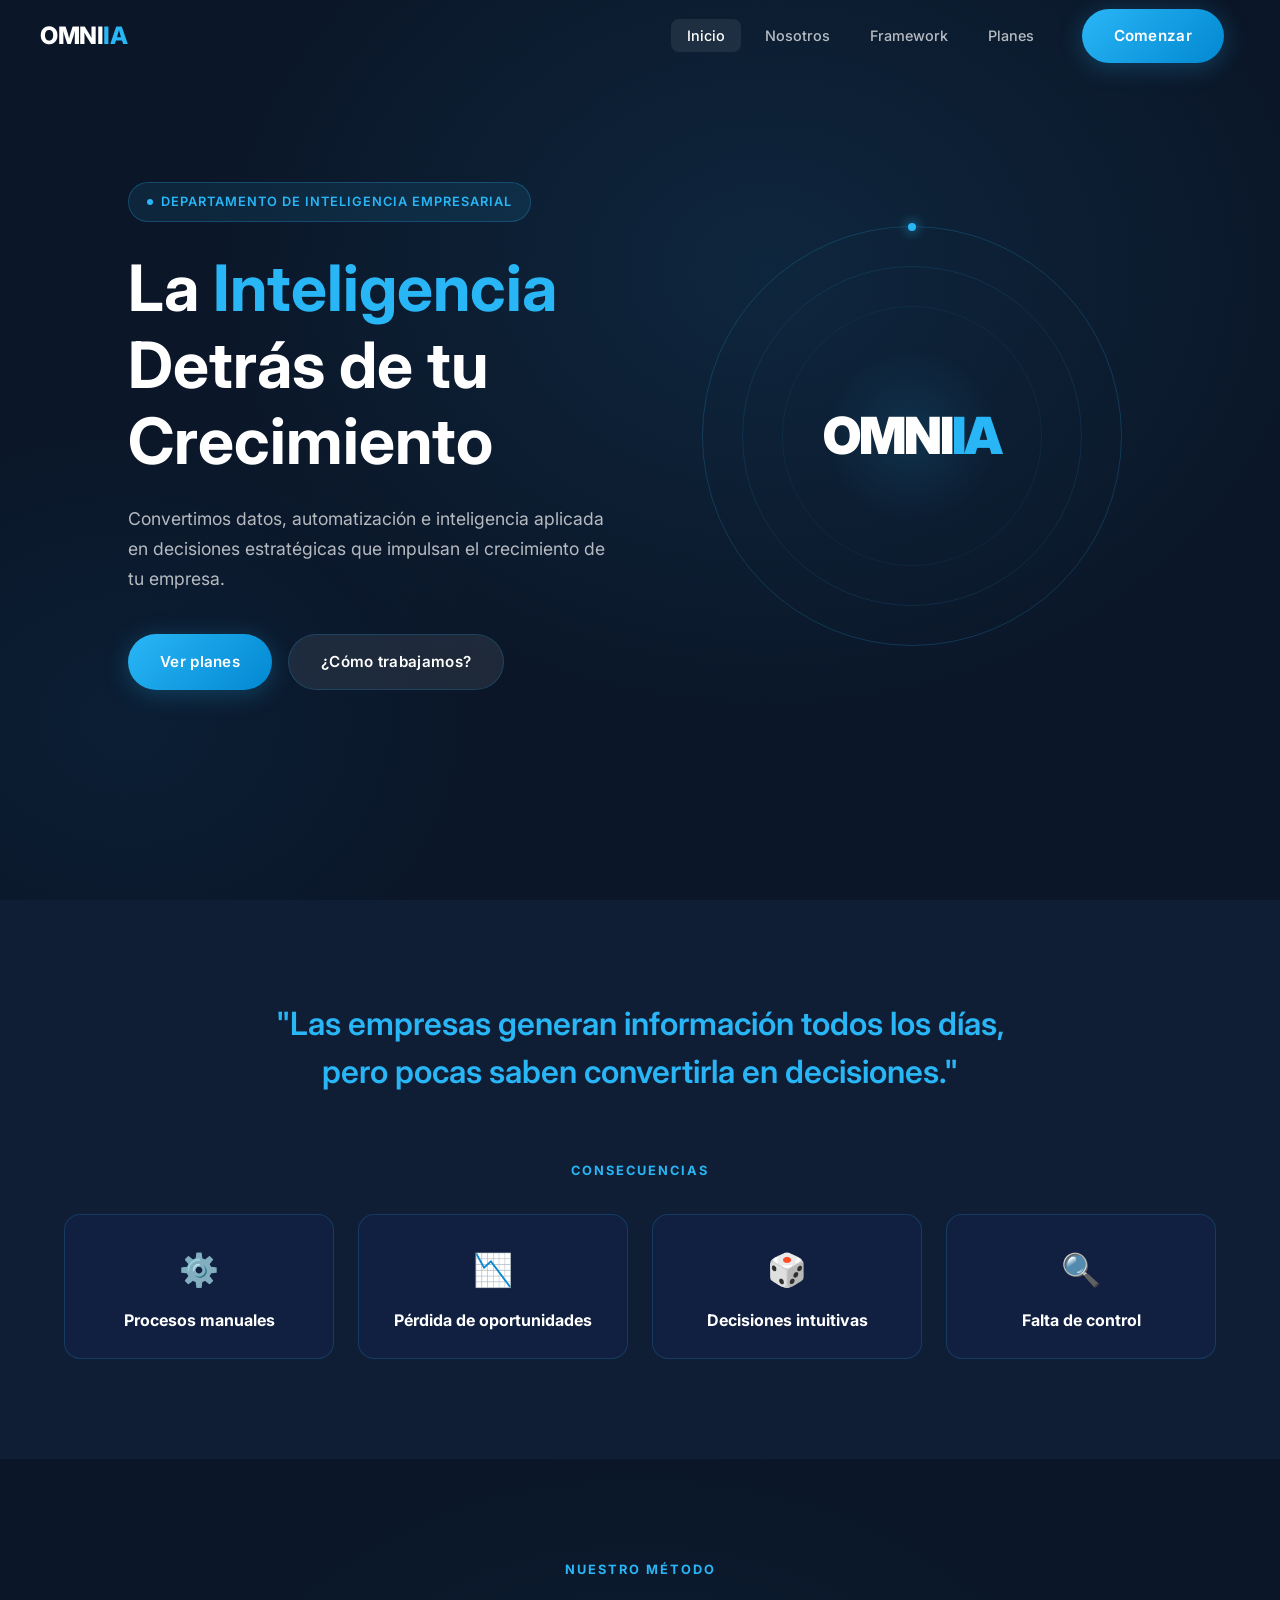
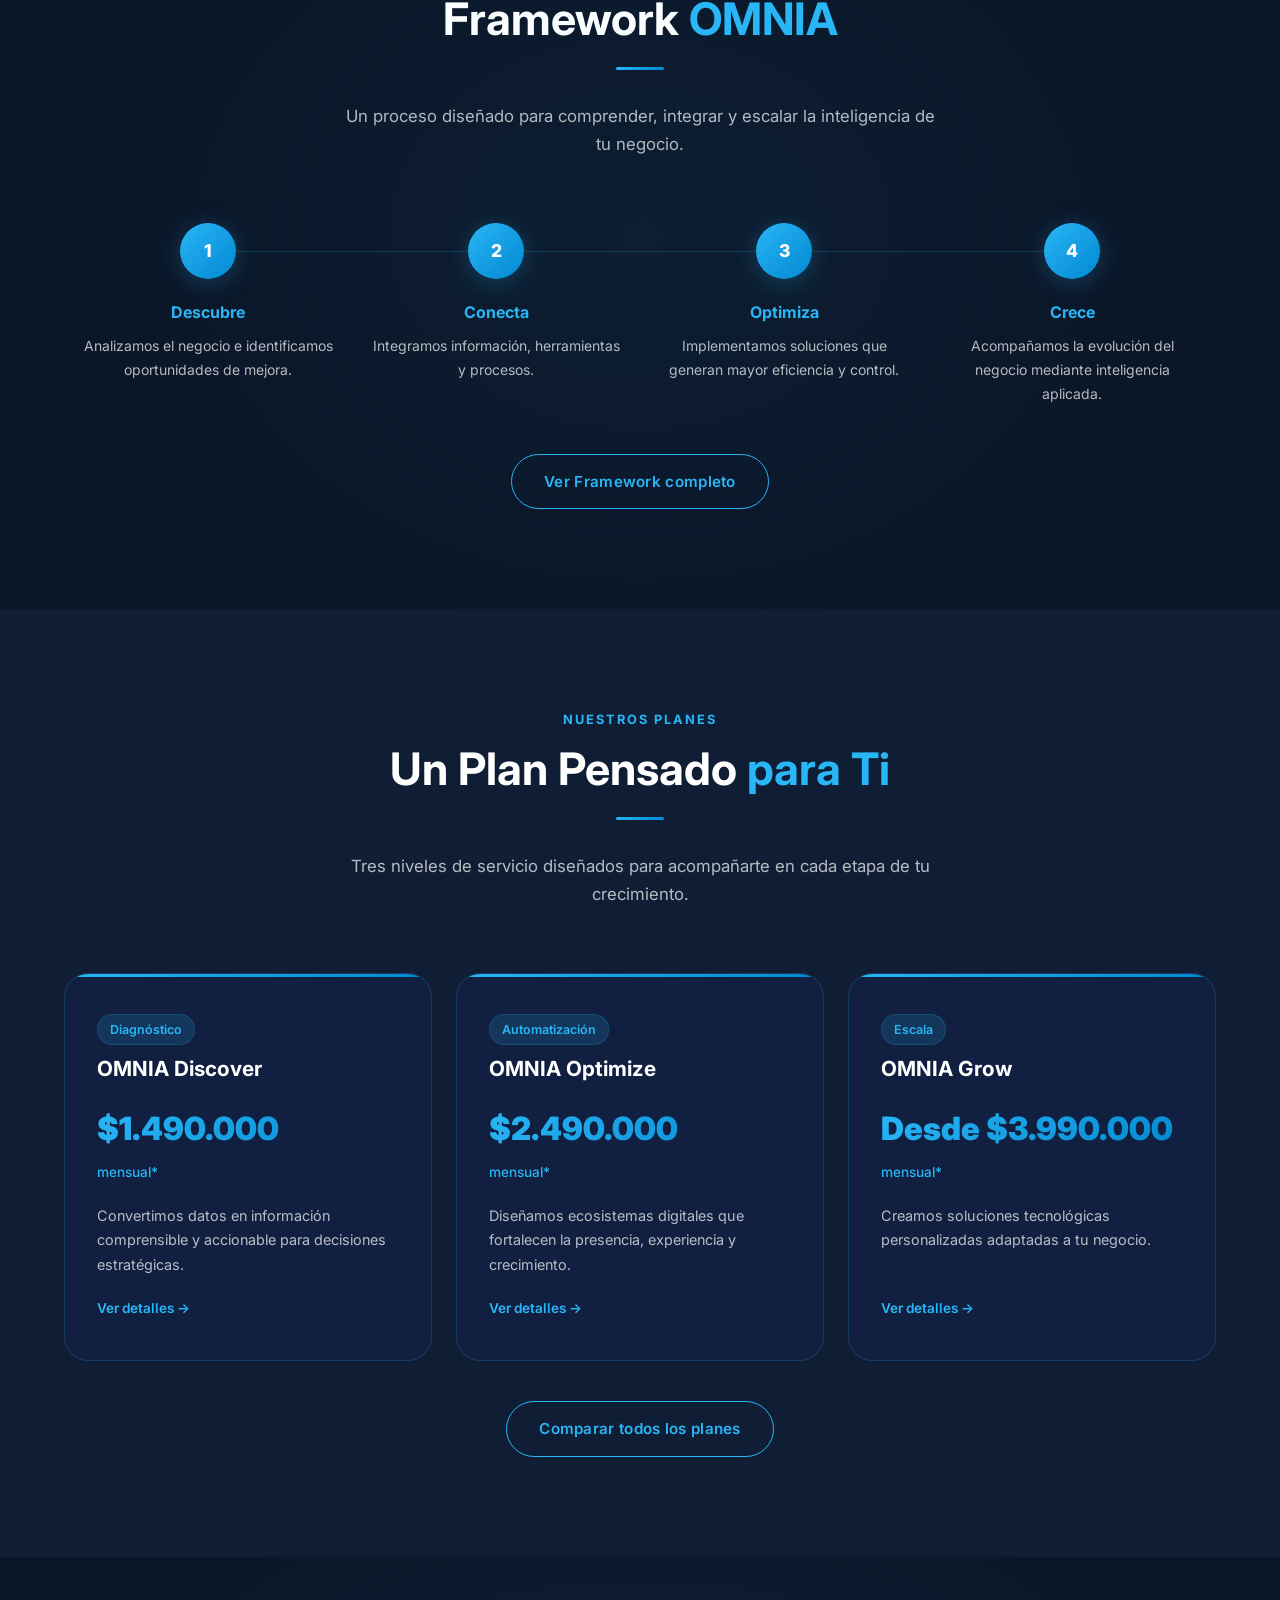
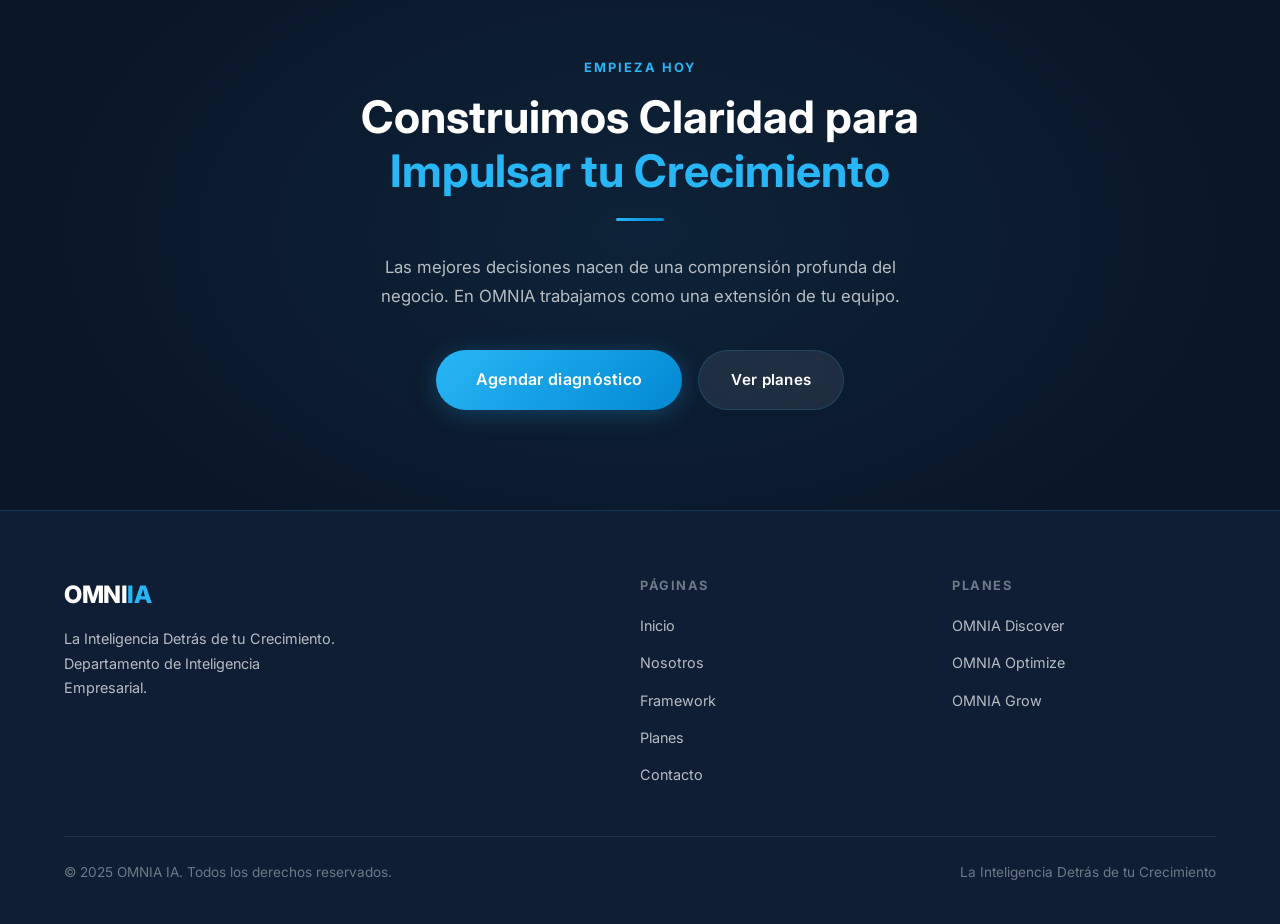
==== index.html @ b611a31b "Initial site: 7-page OMNIA IA website with nav, animations, plans and contact" ====
<!DOCTYPE html>
<html lang="es">
<head>
  <meta charset="UTF-8" />
  <meta name="viewport" content="width=device-width, initial-scale=1.0" />
  <title>OMNIA IA — La Inteligencia Detrás de tu Crecimiento</title>
  <meta name="description" content="OMNIA IA transforma datos, automatización e inteligencia aplicada en decisiones estratégicas que impulsan el crecimiento empresarial." />
  <link rel="stylesheet" href="css/styles.css" />
  <style>
    /* ── Hero ── */
    .hero {
      min-height: 100vh;
      display: flex;
      align-items: center;
      position: relative;
      overflow: hidden;
      padding-top: 72px;
    }
    .hero::before {
      content: '';
      position: absolute;
      inset: 0;
      background:
        radial-gradient(ellipse 70% 80% at 60% 30%, rgba(41,182,246,0.10) 0%, transparent 65%),
        radial-gradient(ellipse 50% 60% at 10% 80%, rgba(2,136,209,0.07) 0%, transparent 60%);
    }
    .hero-grid {
      display: grid;
      grid-template-columns: 1fr 1fr;
      gap: 64px;
      align-items: center;
    }
    .hero-content { position: relative; z-index: 1; }
    .hero-eyebrow {
      display: inline-flex;
      align-items: center;
      gap: 8px;
      padding: 8px 18px;
      border-radius: 50px;
      background: rgba(41,182,246,0.10);
      border: 1px solid rgba(41,182,246,0.25);
      font-size: 0.8rem;
      font-weight: 600;
      color: var(--blue);
      letter-spacing: 1px;
      text-transform: uppercase;
      margin-bottom: 28px;
    }
    .hero-eyebrow::before {
      content: '';
      width: 6px; height: 6px;
      border-radius: 50%;
      background: var(--blue);
      animation: pulse 2s infinite;
    }
    .hero h1 { margin-bottom: 24px; }
    .hero h1 em { font-style: normal; color: var(--blue); }
    .hero-desc {
      font-size: 1.1rem;
      color: var(--white-70);
      margin-bottom: 40px;
      max-width: 480px;
    }
    .hero-actions { display: flex; gap: 16px; flex-wrap: wrap; }
    .hero-visual {
      position: relative;
      z-index: 1;
      display: flex;
      align-items: center;
      justify-content: center;
    }
    .hero-ring-wrap {
      position: relative;
      width: 420px;
      height: 420px;
    }
    .ring {
      position: absolute;
      border-radius: 50%;
      border: 1px solid var(--border);
    }
    .ring-1 { inset: 0; animation: rotateSlow 20s linear infinite; border-color: rgba(41,182,246,0.20); }
    .ring-2 { inset: 40px; animation: rotateSlow 30s linear infinite reverse; border-color: rgba(41,182,246,0.12); }
    .ring-3 { inset: 80px; animation: rotateSlow 15s linear infinite; border-color: rgba(41,182,246,0.08); }
    .ring-dot {
      position: absolute;
      width: 8px; height: 8px;
      border-radius: 50%;
      background: var(--blue);
      top: 0; left: 50%;
      transform: translate(-50%, -50%);
      box-shadow: 0 0 12px var(--blue);
    }
    .hero-center-logo {
      position: absolute;
      inset: 120px;
      background: radial-gradient(circle, rgba(41,182,246,0.12) 0%, transparent 70%);
      border-radius: 50%;
      display: flex;
      align-items: center;
      justify-content: center;
      animation: float 6s ease-in-out infinite;
    }
    .logo-text-hero {
      font-size: 3.2rem;
      font-weight: 900;
      letter-spacing: -2px;
      color: var(--white);
      line-height: 1;
    }
    .logo-text-hero span { color: var(--blue); }
    /* ── Problem section ── */
    .problem-section { background: var(--navy-light); }
    .problem-big-quote {
      font-size: clamp(1.4rem, 3vw, 2rem);
      font-weight: 600;
      color: var(--blue);
      text-align: center;
      max-width: 760px;
      margin: 0 auto 64px;
      line-height: 1.5;
    }
    .consequence-card {
      background: var(--navy-card);
      border: 1px solid var(--border);
      border-radius: var(--radius);
      padding: 28px;
      text-align: center;
      transition: all 0.3s;
    }
    .consequence-card:hover {
      border-color: rgba(41,182,246,0.4);
      transform: translateY(-4px);
    }
    .consequence-icon {
      font-size: 2rem;
      margin-bottom: 14px;
      display: block;
    }
    .consequence-card h4 { font-size: 1rem; color: var(--white); }
    /* ── Framework section ── */
    .framework-section { position: relative; overflow: hidden; }
    .framework-section::before {
      content: '';
      position: absolute;
      inset: 0;
      background: radial-gradient(ellipse 60% 80% at 50% 50%, rgba(41,182,246,0.05) 0%, transparent 70%);
    }
    /* ── Plans teaser ── */
    .plans-section { background: var(--navy-light); }
    .plan-teaser {
      background: var(--navy-card);
      border: 1px solid var(--border);
      border-radius: var(--radius-lg);
      padding: 40px 32px;
      display: flex;
      flex-direction: column;
      gap: 20px;
      transition: all 0.3s;
      position: relative;
      overflow: hidden;
      text-decoration: none;
      color: inherit;
    }
    .plan-teaser::before {
      content: '';
      position: absolute;
      top: 0; left: 0; right: 0;
      height: 3px;
      background: var(--gradient);
    }
    .plan-teaser:hover {
      transform: translateY(-6px);
      box-shadow: var(--shadow-blue);
      border-color: rgba(41,182,246,0.4);
    }
    .plan-teaser-price {
      font-size: 2rem;
      font-weight: 900;
      background: var(--gradient);
      -webkit-background-clip: text;
      -webkit-text-fill-color: transparent;
      background-clip: text;
    }
    .plan-teaser h3 { font-size: 1.3rem; }
    .plan-teaser p { font-size: 0.9rem; color: var(--white-70); }
    .plan-teaser-arrow {
      display: inline-flex;
      align-items: center;
      gap: 6px;
      color: var(--blue);
      font-size: 0.85rem;
      font-weight: 600;
      margin-top: auto;
    }
    /* ── CTA section ── */
    .cta-section {
      text-align: center;
      position: relative;
      overflow: hidden;
    }
    .cta-section::before {
      content: '';
      position: absolute;
      inset: 0;
      background: radial-gradient(ellipse 70% 100% at 50% 50%, rgba(41,182,246,0.08) 0%, transparent 70%);
    }
    .cta-section .container { position: relative; z-index: 1; }
    .cta-actions { display: flex; gap: 16px; justify-content: center; flex-wrap: wrap; margin-top: 40px; }

    @media (max-width: 900px) {
      .hero-grid { grid-template-columns: 1fr; text-align: center; }
      .hero-desc { margin: 0 auto 40px; }
      .hero-actions { justify-content: center; }
      .hero-visual { display: none; }
    }
  </style>
</head>
<body>

<!-- ── NAVBAR ── -->
<nav class="navbar">
  <div class="nav-inner">
    <a href="index.html" class="nav-logo">
      <span class="nav-logo-text">OMNI<span>IA</span></span>
    </a>
    <button class="hamburger" aria-label="Menú">
      <span></span><span></span><span></span>
    </button>
    <ul class="nav-links">
      <li><a href="index.html">Inicio</a></li>
      <li><a href="nosotros.html">Nosotros</a></li>
      <li><a href="framework.html">Framework</a></li>
      <li><a href="planes.html">Planes</a></li>
      <li><a href="contacto.html" class="nav-cta"><span class="btn btn-primary">Comenzar</span></a></li>
    </ul>
  </div>
</nav>

<!-- ── HERO ── -->
<section class="hero">
  <div class="container">
    <div class="hero-grid">
      <div class="hero-content anim-fade-up">
        <div class="hero-eyebrow">Departamento de Inteligencia Empresarial</div>
        <h1>La <em>Inteligencia</em><br>Detrás de tu<br>Crecimiento</h1>
        <p class="hero-desc">
          Convertimos datos, automatización e inteligencia aplicada en decisiones
          estratégicas que impulsan el crecimiento de tu empresa.
        </p>
        <div class="hero-actions">
          <a href="planes.html" class="btn btn-primary">Ver planes</a>
          <a href="nosotros.html" class="btn btn-ghost">¿Cómo trabajamos?</a>
        </div>
      </div>
      <div class="hero-visual anim-fade-in anim-delay-2">
        <div class="hero-ring-wrap">
          <div class="ring ring-1"><div class="ring-dot"></div></div>
          <div class="ring ring-2"></div>
          <div class="ring ring-3"></div>
          <div class="hero-center-logo">
            <div class="logo-text-hero">OMNI<span>IA</span></div>
          </div>
        </div>
      </div>
    </div>
  </div>
</section>

<!-- ── PROBLEMA ── -->
<section class="problem-section">
  <div class="container">
    <p class="problem-big-quote reveal">
      "Las empresas generan información todos los días,<br>pero pocas saben convertirla en decisiones."
    </p>
    <span class="section-label text-center" style="display:block;margin-bottom:32px;" class="reveal">Consecuencias</span>
    <div class="grid-4">
      <div class="consequence-card reveal">
        <span class="consequence-icon">⚙️</span>
        <h4>Procesos manuales</h4>
      </div>
      <div class="consequence-card reveal anim-delay-1">
        <span class="consequence-icon">📉</span>
        <h4>Pérdida de oportunidades</h4>
      </div>
      <div class="consequence-card reveal anim-delay-2">
        <span class="consequence-icon">🎲</span>
        <h4>Decisiones intuitivas</h4>
      </div>
      <div class="consequence-card reveal anim-delay-3">
        <span class="consequence-icon">🔍</span>
        <h4>Falta de control</h4>
      </div>
    </div>
  </div>
</section>

<!-- ── FRAMEWORK PREVIEW ── -->
<section class="framework-section">
  <div class="container">
    <div class="text-center" style="margin-bottom:64px;">
      <span class="section-label">Nuestro Método</span>
      <h2 class="section-title reveal">Framework <span class="text-blue">OMNIA</span></h2>
      <div class="divider center"></div>
      <p class="section-subtitle reveal" style="margin:0 auto;">Un proceso diseñado para comprender, integrar y escalar la inteligencia de tu negocio.</p>
    </div>
    <div class="steps reveal">
      <div class="step">
        <div class="step-number">1</div>
        <div class="step-title text-blue">Descubre</div>
        <div class="step-desc">Analizamos el negocio e identificamos oportunidades de mejora.</div>
      </div>
      <div class="step">
        <div class="step-number">2</div>
        <div class="step-title text-blue">Conecta</div>
        <div class="step-desc">Integramos información, herramientas y procesos.</div>
      </div>
      <div class="step">
        <div class="step-number">3</div>
        <div class="step-title text-blue">Optimiza</div>
        <div class="step-desc">Implementamos soluciones que generan mayor eficiencia y control.</div>
      </div>
      <div class="step">
        <div class="step-number">4</div>
        <div class="step-title text-blue">Crece</div>
        <div class="step-desc">Acompañamos la evolución del negocio mediante inteligencia aplicada.</div>
      </div>
    </div>
    <div style="text-align:center;margin-top:48px;" class="reveal">
      <a href="framework.html" class="btn btn-outline">Ver Framework completo</a>
    </div>
  </div>
</section>

<!-- ── PLANES PREVIEW ── -->
<section class="plans-section">
  <div class="container">
    <div class="text-center" style="margin-bottom:64px;">
      <span class="section-label">Nuestros Planes</span>
      <h2 class="section-title reveal">Un Plan Pensado <span class="text-blue">para Ti</span></h2>
      <div class="divider center"></div>
      <p class="section-subtitle reveal" style="margin:0 auto;">Tres niveles de servicio diseñados para acompañarte en cada etapa de tu crecimiento.</p>
    </div>
    <div class="grid-3">
      <a href="discover.html" class="plan-teaser reveal">
        <div>
          <div class="tag">Diagnóstico</div>
          <h3 style="margin-top:12px;">OMNIA Discover</h3>
        </div>
        <div>
          <div class="plan-teaser-price">$1.490.000</div>
          <div style="color:var(--blue);font-size:0.85rem;font-weight:500;margin-top:4px;">mensual*</div>
        </div>
        <p>Convertimos datos en información comprensible y accionable para decisiones estratégicas.</p>
        <div class="plan-teaser-arrow">Ver detalles →</div>
      </a>
      <a href="optimize.html" class="plan-teaser reveal anim-delay-1">
        <div>
          <div class="tag">Automatización</div>
          <h3 style="margin-top:12px;">OMNIA Optimize</h3>
        </div>
        <div>
          <div class="plan-teaser-price">$2.490.000</div>
          <div style="color:var(--blue);font-size:0.85rem;font-weight:500;margin-top:4px;">mensual*</div>
        </div>
        <p>Diseñamos ecosistemas digitales que fortalecen la presencia, experiencia y crecimiento.</p>
        <div class="plan-teaser-arrow">Ver detalles →</div>
      </a>
      <a href="grow.html" class="plan-teaser reveal anim-delay-2">
        <div>
          <div class="tag">Escala</div>
          <h3 style="margin-top:12px;">OMNIA Grow</h3>
        </div>
        <div>
          <div class="plan-teaser-price">Desde $3.990.000</div>
          <div style="color:var(--blue);font-size:0.85rem;font-weight:500;margin-top:4px;">mensual*</div>
        </div>
        <p>Creamos soluciones tecnológicas personalizadas adaptadas a tu negocio.</p>
        <div class="plan-teaser-arrow">Ver detalles →</div>
      </a>
    </div>
    <div style="text-align:center;margin-top:40px;" class="reveal">
      <a href="planes.html" class="btn btn-outline">Comparar todos los planes</a>
    </div>
  </div>
</section>

<!-- ── CTA ── -->
<section class="cta-section">
  <div class="container">
    <span class="section-label">Empieza hoy</span>
    <h2 class="reveal">Construimos Claridad para<br><span class="text-blue">Impulsar tu Crecimiento</span></h2>
    <div class="divider center"></div>
    <p class="reveal" style="max-width:560px;margin:0 auto;font-size:1.05rem;">
      Las mejores decisiones nacen de una comprensión profunda del negocio.
      En OMNIA trabajamos como una extensión de tu equipo.
    </p>
    <div class="cta-actions reveal">
      <a href="contacto.html" class="btn btn-primary" style="padding:16px 40px;font-size:1rem;">Agendar diagnóstico</a>
      <a href="planes.html" class="btn btn-ghost">Ver planes</a>
    </div>
  </div>
</section>

<!-- ── FOOTER ── -->
<footer>
  <div class="container">
    <div class="footer-grid">
      <div class="footer-brand">
        <span class="nav-logo-text">OMNI<span class="text-blue">IA</span></span>
        <p>La Inteligencia Detrás de tu Crecimiento.<br>Departamento de Inteligencia Empresarial.</p>
      </div>
      <div class="footer-col">
        <h5>Páginas</h5>
        <ul>
          <li><a href="index.html">Inicio</a></li>
          <li><a href="nosotros.html">Nosotros</a></li>
          <li><a href="framework.html">Framework</a></li>
          <li><a href="planes.html">Planes</a></li>
          <li><a href="contacto.html">Contacto</a></li>
        </ul>
      </div>
      <div class="footer-col">
        <h5>Planes</h5>
        <ul>
          <li><a href="discover.html">OMNIA Discover</a></li>
          <li><a href="optimize.html">OMNIA Optimize</a></li>
          <li><a href="grow.html">OMNIA Grow</a></li>
        </ul>
      </div>
    </div>
    <div class="footer-bottom">
      <span>© 2025 OMNIA IA. Todos los derechos reservados.</span>
      <span>La Inteligencia Detrás de tu Crecimiento</span>
    </div>
  </div>
</footer>

<script src="js/main.js"></script>
</body>
</html>
---- css/styles.css ----
/* ===== OMNIA IA — Global Styles ===== */
@import url('https://fonts.googleapis.com/css2?family=Inter:wght@300;400;500;600;700;800;900&display=swap');

:root {
  --navy:       #0b1628;
  --navy-light: #0f1e35;
  --navy-card:  #112040;
  --navy-hover: #152a50;
  --blue:       #29b6f6;
  --blue-dark:  #0288d1;
  --blue-glow:  rgba(41, 182, 246, 0.15);
  --white:      #ffffff;
  --white-70:   rgba(255,255,255,0.70);
  --white-40:   rgba(255,255,255,0.40);
  --white-10:   rgba(255,255,255,0.08);
  --border:     rgba(41,182,246,0.18);
  --gradient:   linear-gradient(135deg, #29b6f6 0%, #0288d1 100%);
  --gradient-r: linear-gradient(135deg, #0288d1 0%, #29b6f6 100%);
  --font:       'Inter', sans-serif;
  --radius:     16px;
  --radius-lg:  24px;
  --shadow:     0 8px 32px rgba(0,0,0,0.4);
  --shadow-blue:0 4px 24px rgba(41,182,246,0.25);
}

*, *::before, *::after { box-sizing: border-box; margin: 0; padding: 0; }

html { scroll-behavior: smooth; font-size: 16px; }

body {
  font-family: var(--font);
  background-color: var(--navy);
  color: var(--white);
  line-height: 1.7;
  -webkit-font-smoothing: antialiased;
}

/* ── Scrollbar ── */
::-webkit-scrollbar { width: 6px; }
::-webkit-scrollbar-track { background: var(--navy); }
::-webkit-scrollbar-thumb { background: var(--blue-dark); border-radius: 3px; }

/* ── Typography ── */
h1, h2, h3, h4 { line-height: 1.2; font-weight: 700; }
h1 { font-size: clamp(2.2rem, 5vw, 4rem); }
h2 { font-size: clamp(1.8rem, 3.5vw, 2.8rem); }
h3 { font-size: clamp(1.3rem, 2.5vw, 1.8rem); }
h4 { font-size: 1.1rem; }
p  { color: var(--white-70); font-size: 1.05rem; }

.text-blue  { color: var(--blue); }
.text-white { color: var(--white); }
.text-muted { color: var(--white-40); }
.text-center { text-align: center; }

/* ── Layout ── */
.container {
  max-width: 1200px;
  margin: 0 auto;
  padding: 0 24px;
}

section { padding: 100px 0; }

/* ── Buttons ── */
.btn {
  display: inline-flex;
  align-items: center;
  gap: 8px;
  padding: 14px 32px;
  border-radius: 50px;
  font-family: var(--font);
  font-size: 0.95rem;
  font-weight: 600;
  cursor: pointer;
  text-decoration: none;
  transition: all 0.3s ease;
  border: none;
  letter-spacing: 0.3px;
}

.btn-primary {
  background: var(--gradient);
  color: var(--white);
  box-shadow: var(--shadow-blue);
}
.btn-primary:hover {
  transform: translateY(-2px);
  box-shadow: 0 8px 32px rgba(41,182,246,0.4);
}

.btn-outline {
  background: transparent;
  color: var(--blue);
  border: 1.5px solid var(--blue);
}
.btn-outline:hover {
  background: var(--blue-glow);
  transform: translateY(-2px);
}

.btn-ghost {
  background: var(--white-10);
  color: var(--white);
  backdrop-filter: blur(8px);
  border: 1px solid var(--border);
}
.btn-ghost:hover {
  background: rgba(255,255,255,0.14);
  transform: translateY(-2px);
}

/* ── Navbar ── */
.navbar {
  position: fixed;
  top: 0;
  left: 0;
  right: 0;
  z-index: 1000;
  padding: 0 24px;
  transition: all 0.3s ease;
}

.navbar.scrolled {
  background: rgba(11,22,40,0.95);
  backdrop-filter: blur(20px);
  border-bottom: 1px solid var(--border);
}

.nav-inner {
  max-width: 1200px;
  margin: 0 auto;
  display: flex;
  align-items: center;
  justify-content: space-between;
  height: 72px;
}

.nav-logo {
  display: flex;
  align-items: center;
  text-decoration: none;
  gap: 10px;
}

.nav-logo-text {
  font-size: 1.5rem;
  font-weight: 800;
  color: var(--white);
  letter-spacing: -0.5px;
}

.nav-logo-text span { color: var(--blue); }

.nav-links {
  display: flex;
  align-items: center;
  gap: 8px;
  list-style: none;
}

.nav-links a {
  color: var(--white-70);
  text-decoration: none;
  font-size: 0.9rem;
  font-weight: 500;
  padding: 8px 16px;
  border-radius: 8px;
  transition: all 0.2s;
}
.nav-links a:hover, .nav-links a.active {
  color: var(--white);
  background: var(--white-10);
}

.nav-cta { margin-left: 8px; }

.hamburger {
  display: none;
  flex-direction: column;
  gap: 5px;
  cursor: pointer;
  padding: 4px;
  background: none;
  border: none;
}
.hamburger span {
  display: block;
  width: 24px;
  height: 2px;
  background: var(--white);
  border-radius: 2px;
  transition: all 0.3s;
}

/* ── Mobile nav ── */
@media (max-width: 768px) {
  .hamburger { display: flex; }
  .nav-links {
    display: none;
    position: fixed;
    inset: 72px 0 0 0;
    background: var(--navy);
    flex-direction: column;
    align-items: stretch;
    padding: 32px 24px;
    gap: 4px;
    border-top: 1px solid var(--border);
  }
  .nav-links.open { display: flex; }
  .nav-links a { padding: 14px 16px; font-size: 1rem; }
  .nav-cta { margin-left: 0; margin-top: 16px; }
  .nav-cta .btn { width: 100%; justify-content: center; }
}

/* ── Badge ── */
.badge {
  display: inline-block;
  padding: 6px 16px;
  border-radius: 50px;
  font-size: 0.8rem;
  font-weight: 600;
  letter-spacing: 1px;
  text-transform: uppercase;
  background: var(--blue-glow);
  color: var(--blue);
  border: 1px solid var(--border);
  margin-bottom: 20px;
}

/* ── Section headers ── */
.section-label {
  font-size: 0.8rem;
  font-weight: 700;
  letter-spacing: 2px;
  text-transform: uppercase;
  color: var(--blue);
  margin-bottom: 12px;
  display: block;
}

.section-title { margin-bottom: 16px; }
.section-subtitle { color: var(--white-70); max-width: 600px; }

/* ── Divider ── */
.divider {
  width: 48px;
  height: 3px;
  background: var(--gradient);
  border-radius: 2px;
  margin: 20px 0 32px;
}
.divider.center { margin-left: auto; margin-right: auto; }

/* ── Cards ── */
.card {
  background: var(--navy-card);
  border: 1px solid var(--border);
  border-radius: var(--radius-lg);
  padding: 40px 32px;
  transition: all 0.3s ease;
}
.card:hover {
  border-color: rgba(41,182,246,0.4);
  transform: translateY(-4px);
  box-shadow: var(--shadow-blue);
}

.card-glass {
  background: var(--white-10);
  backdrop-filter: blur(16px);
  border: 1px solid var(--border);
  border-radius: var(--radius-lg);
  padding: 32px;
}

/* ── Grid ── */
.grid-2 { display: grid; grid-template-columns: repeat(2, 1fr); gap: 24px; }
.grid-3 { display: grid; grid-template-columns: repeat(3, 1fr); gap: 24px; }
.grid-4 { display: grid; grid-template-columns: repeat(4, 1fr); gap: 24px; }

@media (max-width: 1024px) {
  .grid-4 { grid-template-columns: repeat(2, 1fr); }
  .grid-3 { grid-template-columns: repeat(2, 1fr); }
}
@media (max-width: 640px) {
  .grid-4, .grid-3, .grid-2 { grid-template-columns: 1fr; }
  section { padding: 64px 0; }
}

/* ── Icon boxes ── */
.icon-box {
  width: 56px;
  height: 56px;
  border-radius: 14px;
  background: var(--blue-glow);
  border: 1px solid var(--border);
  display: flex;
  align-items: center;
  justify-content: center;
  margin-bottom: 20px;
  font-size: 1.5rem;
}

/* ── Feature list ── */
.feature-list { list-style: none; display: flex; flex-direction: column; gap: 12px; }
.feature-list li {
  display: flex;
  align-items: center;
  gap: 12px;
  color: var(--white-70);
  font-size: 0.95rem;
}
.feature-list li::before {
  content: '';
  width: 20px;
  height: 20px;
  min-width: 20px;
  border-radius: 50%;
  background: var(--gradient);
  display: flex;
  align-items: center;
  justify-content: center;
  background-image: url("data:image/svg+xml,%3Csvg xmlns='http://www.w3.org/2000/svg' width='12' height='12' viewBox='0 0 24 24' fill='none' stroke='white' stroke-width='3' stroke-linecap='round' stroke-linejoin='round'%3E%3Cpolyline points='20 6 9 17 4 12'%3E%3C/polyline%3E%3C/svg%3E");
  background-repeat: no-repeat;
  background-position: center;
  background-color: var(--blue-dark);
}

/* ── Steps / Process ── */
.steps { display: flex; gap: 0; position: relative; }
.steps::before {
  content: '';
  position: absolute;
  top: 28px;
  left: 10%;
  right: 10%;
  height: 1px;
  background: var(--border);
  z-index: 0;
}
.step { flex: 1; text-align: center; padding: 0 16px; position: relative; z-index: 1; }
.step-number {
  width: 56px;
  height: 56px;
  border-radius: 50%;
  background: var(--gradient);
  display: flex;
  align-items: center;
  justify-content: center;
  margin: 0 auto 20px;
  font-weight: 800;
  font-size: 1.1rem;
  box-shadow: var(--shadow-blue);
}
.step-title { font-size: 1rem; font-weight: 700; margin-bottom: 8px; }
.step-desc { font-size: 0.875rem; color: var(--white-70); }

@media (max-width: 640px) {
  .steps { flex-direction: column; gap: 32px; }
  .steps::before { display: none; }
}

/* ── Glow ring decoration ── */
.glow-ring {
  position: absolute;
  border-radius: 50%;
  border: 1px solid var(--border);
  pointer-events: none;
}

/* ── Page hero ── */
.page-hero {
  padding: 160px 0 80px;
  text-align: center;
  position: relative;
  overflow: hidden;
}
.page-hero::before {
  content: '';
  position: absolute;
  inset: 0;
  background: radial-gradient(ellipse 80% 60% at 50% 0%, rgba(41,182,246,0.12) 0%, transparent 70%);
}
.page-hero .container { position: relative; z-index: 1; }

/* ── Quote block ── */
.quote-block {
  border-left: 3px solid var(--blue);
  padding: 20px 28px;
  background: var(--white-10);
  border-radius: 0 var(--radius) var(--radius) 0;
  font-size: 1.1rem;
  font-style: italic;
  color: var(--white-70);
}

/* ── Tag pill ── */
.tag {
  display: inline-flex;
  align-items: center;
  padding: 4px 12px;
  border-radius: 50px;
  font-size: 0.78rem;
  font-weight: 600;
  background: var(--blue-glow);
  color: var(--blue);
  border: 1px solid var(--border);
}

/* ── Pricing card ── */
.price-card {
  background: var(--navy-card);
  border: 1px solid var(--border);
  border-radius: var(--radius-lg);
  padding: 40px 32px;
  display: flex;
  flex-direction: column;
  gap: 28px;
  transition: all 0.3s ease;
  position: relative;
  overflow: hidden;
}
.price-card::before {
  content: '';
  position: absolute;
  top: 0; left: 0; right: 0;
  height: 3px;
  background: var(--gradient);
}
.price-card:hover {
  transform: translateY(-6px);
  box-shadow: var(--shadow-blue);
  border-color: rgba(41,182,246,0.4);
}
.price-card.featured {
  border-color: var(--blue);
  background: linear-gradient(160deg, #112a4a 0%, #0d1e36 100%);
}
.price-amount {
  font-size: clamp(2rem, 4vw, 2.8rem);
  font-weight: 900;
  background: var(--gradient);
  -webkit-background-clip: text;
  -webkit-text-fill-color: transparent;
  background-clip: text;
  line-height: 1;
}
.price-period { color: var(--blue); font-size: 0.85rem; font-weight: 500; margin-top: 4px; }
.price-name { font-size: 1.4rem; font-weight: 700; }
.price-sub { font-size: 0.85rem; color: var(--white-40); }

/* ── Footer ── */
footer {
  background: var(--navy-light);
  border-top: 1px solid var(--border);
  padding: 64px 0 40px;
}
.footer-grid {
  display: grid;
  grid-template-columns: 2fr 1fr 1fr;
  gap: 48px;
  margin-bottom: 48px;
}
.footer-brand p { color: var(--white-70); font-size: 0.9rem; margin-top: 12px; max-width: 280px; }
.footer-col h5 { font-size: 0.8rem; font-weight: 700; letter-spacing: 1.5px; text-transform: uppercase; color: var(--white-40); margin-bottom: 16px; }
.footer-col ul { list-style: none; display: flex; flex-direction: column; gap: 10px; }
.footer-col a { color: var(--white-70); text-decoration: none; font-size: 0.9rem; transition: color 0.2s; }
.footer-col a:hover { color: var(--blue); }
.footer-bottom {
  display: flex;
  align-items: center;
  justify-content: space-between;
  padding-top: 24px;
  border-top: 1px solid var(--white-10);
  font-size: 0.85rem;
  color: var(--white-40);
}
@media (max-width: 768px) {
  .footer-grid { grid-template-columns: 1fr; gap: 32px; }
  .footer-bottom { flex-direction: column; gap: 8px; text-align: center; }
}

/* ── Background decorations ── */
.bg-blob {
  position: absolute;
  border-radius: 50%;
  filter: blur(80px);
  pointer-events: none;
  z-index: 0;
}

/* ── Animations ── */
@keyframes fadeUp {
  from { opacity: 0; transform: translateY(32px); }
  to   { opacity: 1; transform: translateY(0); }
}
@keyframes fadeIn {
  from { opacity: 0; }
  to   { opacity: 1; }
}
@keyframes pulse {
  0%, 100% { box-shadow: 0 0 0 0 rgba(41,182,246,0.4); }
  50%       { box-shadow: 0 0 0 16px rgba(41,182,246,0); }
}
@keyframes rotateSlow {
  from { transform: rotate(0deg); }
  to   { transform: rotate(360deg); }
}
@keyframes float {
  0%, 100% { transform: translateY(0); }
  50%       { transform: translateY(-12px); }
}

.anim-fade-up  { animation: fadeUp  0.7s ease both; }
.anim-fade-in  { animation: fadeIn  0.7s ease both; }
.anim-delay-1  { animation-delay: 0.15s; }
.anim-delay-2  { animation-delay: 0.3s; }
.anim-delay-3  { animation-delay: 0.45s; }
.anim-delay-4  { animation-delay: 0.6s; }

/* ── Scroll reveal ── */
.reveal {
  opacity: 0;
  transform: translateY(28px);
  transition: opacity 0.6s ease, transform 0.6s ease;
}
.reveal.visible {
  opacity: 1;
  transform: none;
}
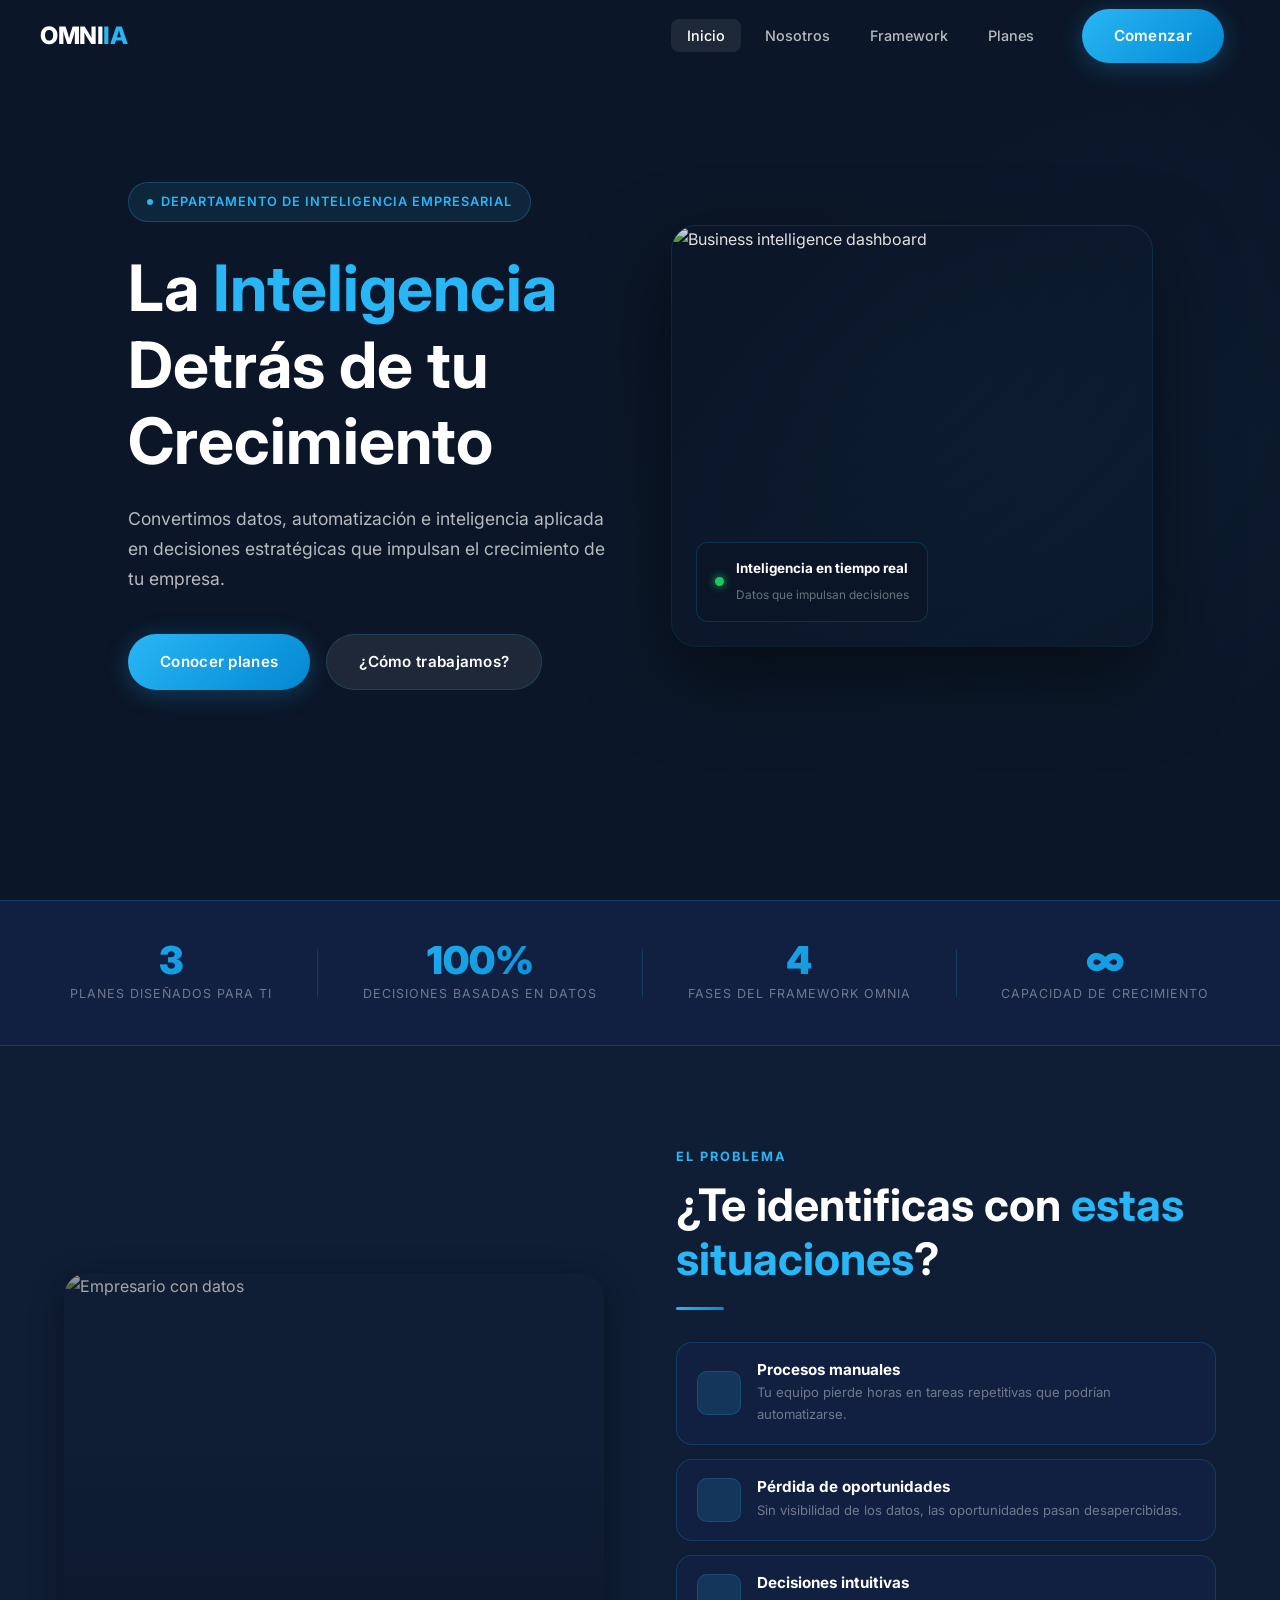
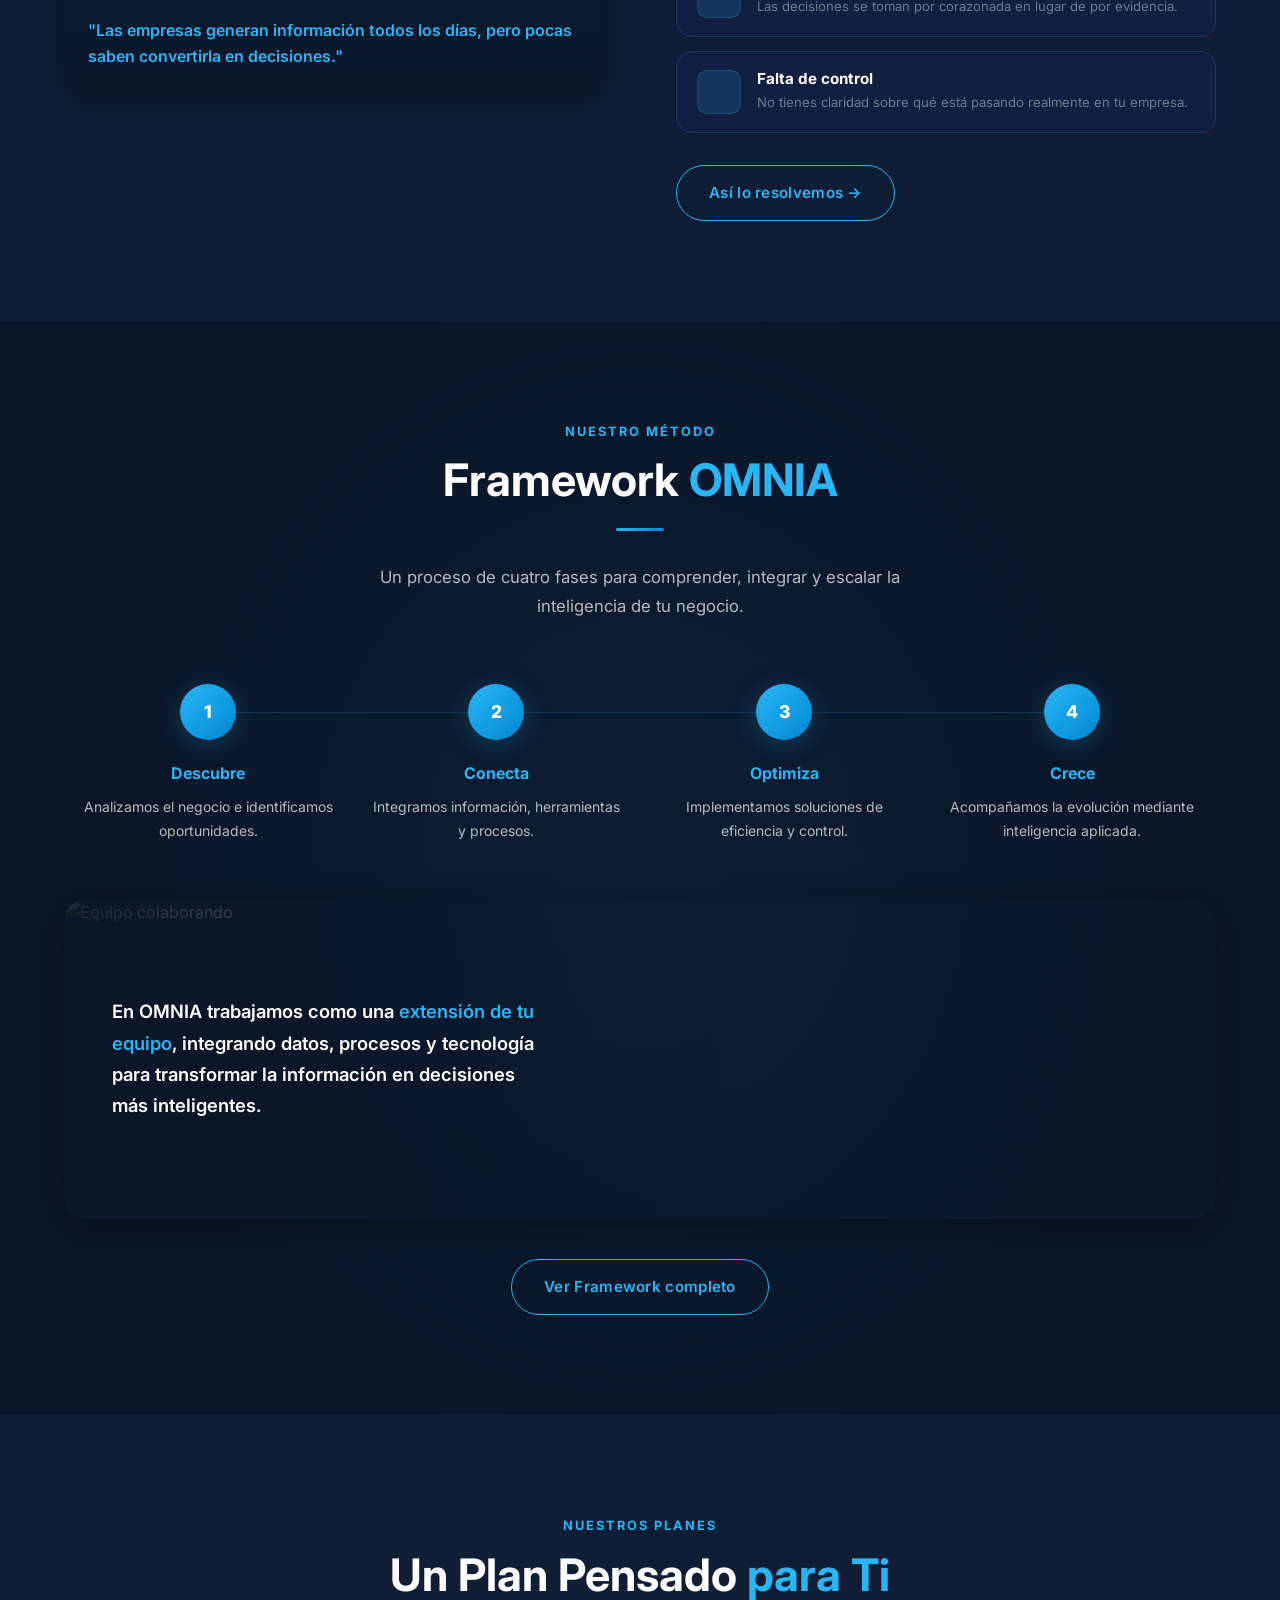
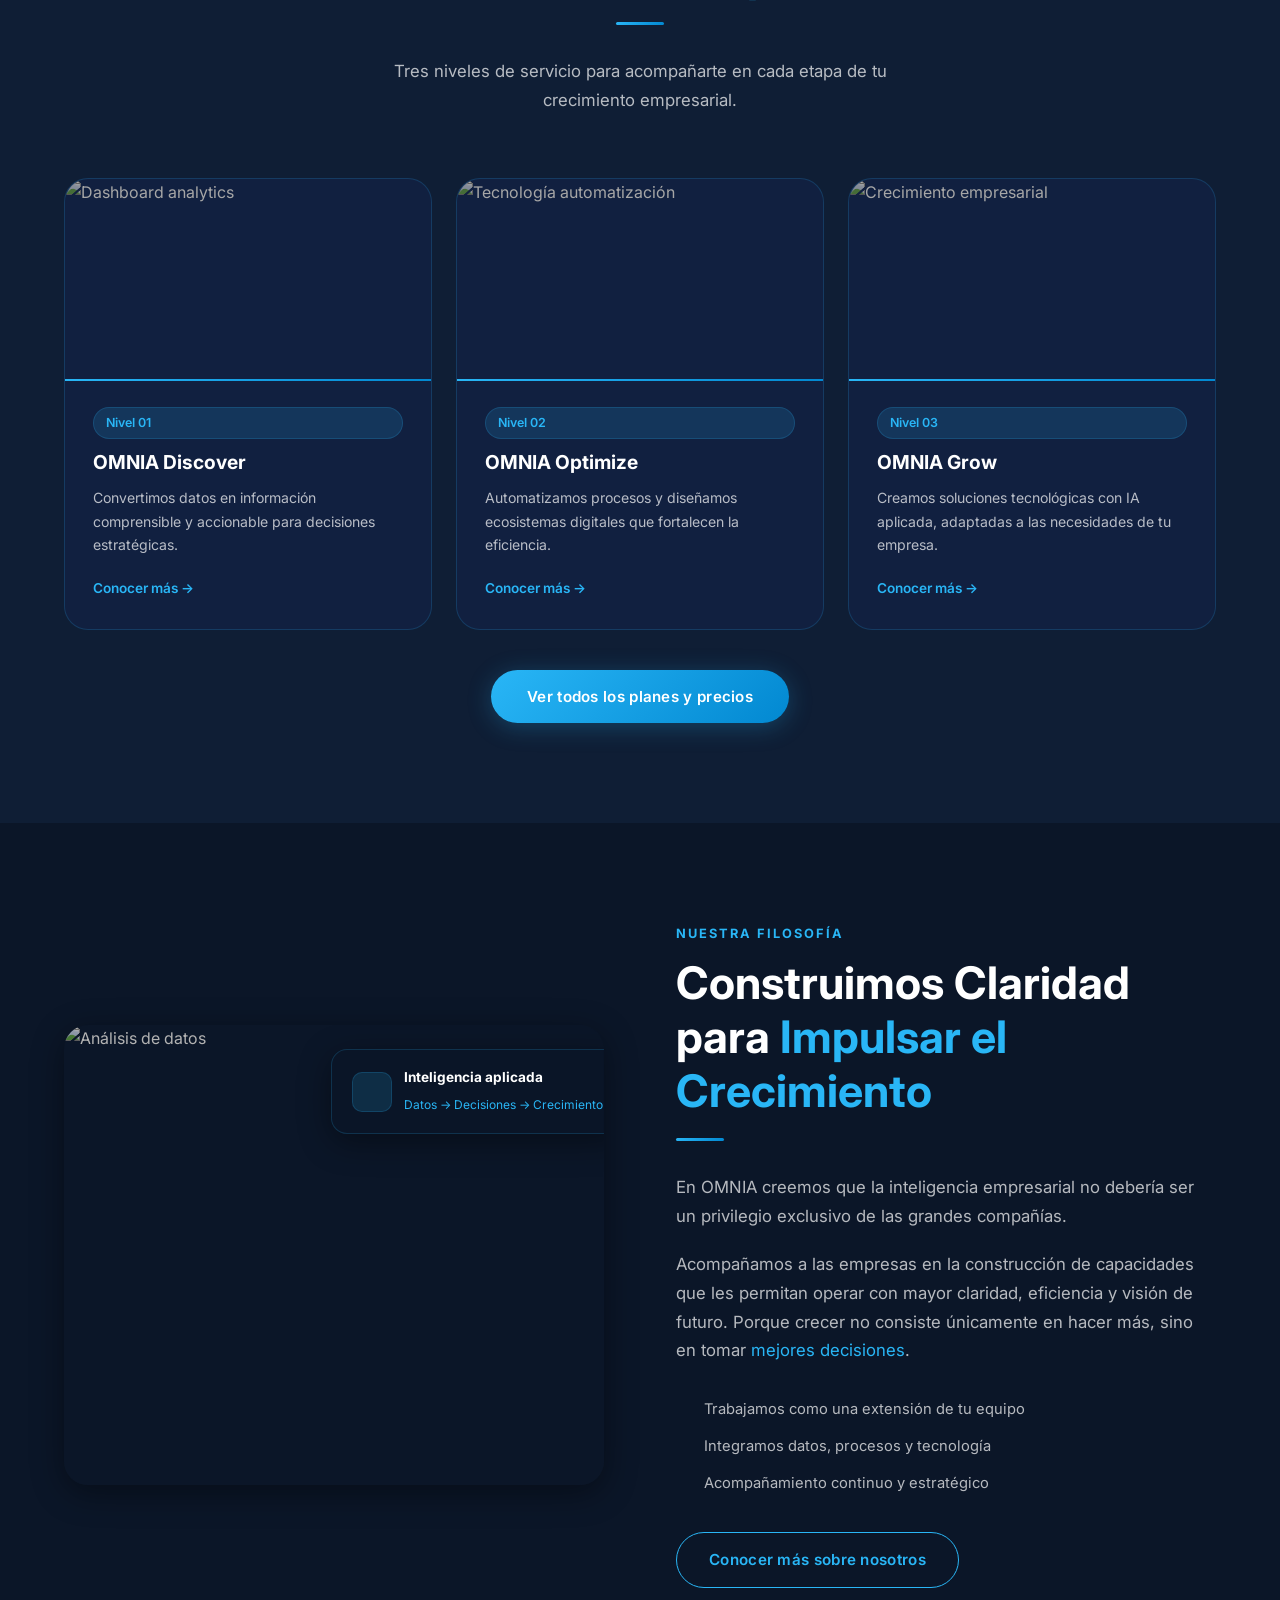
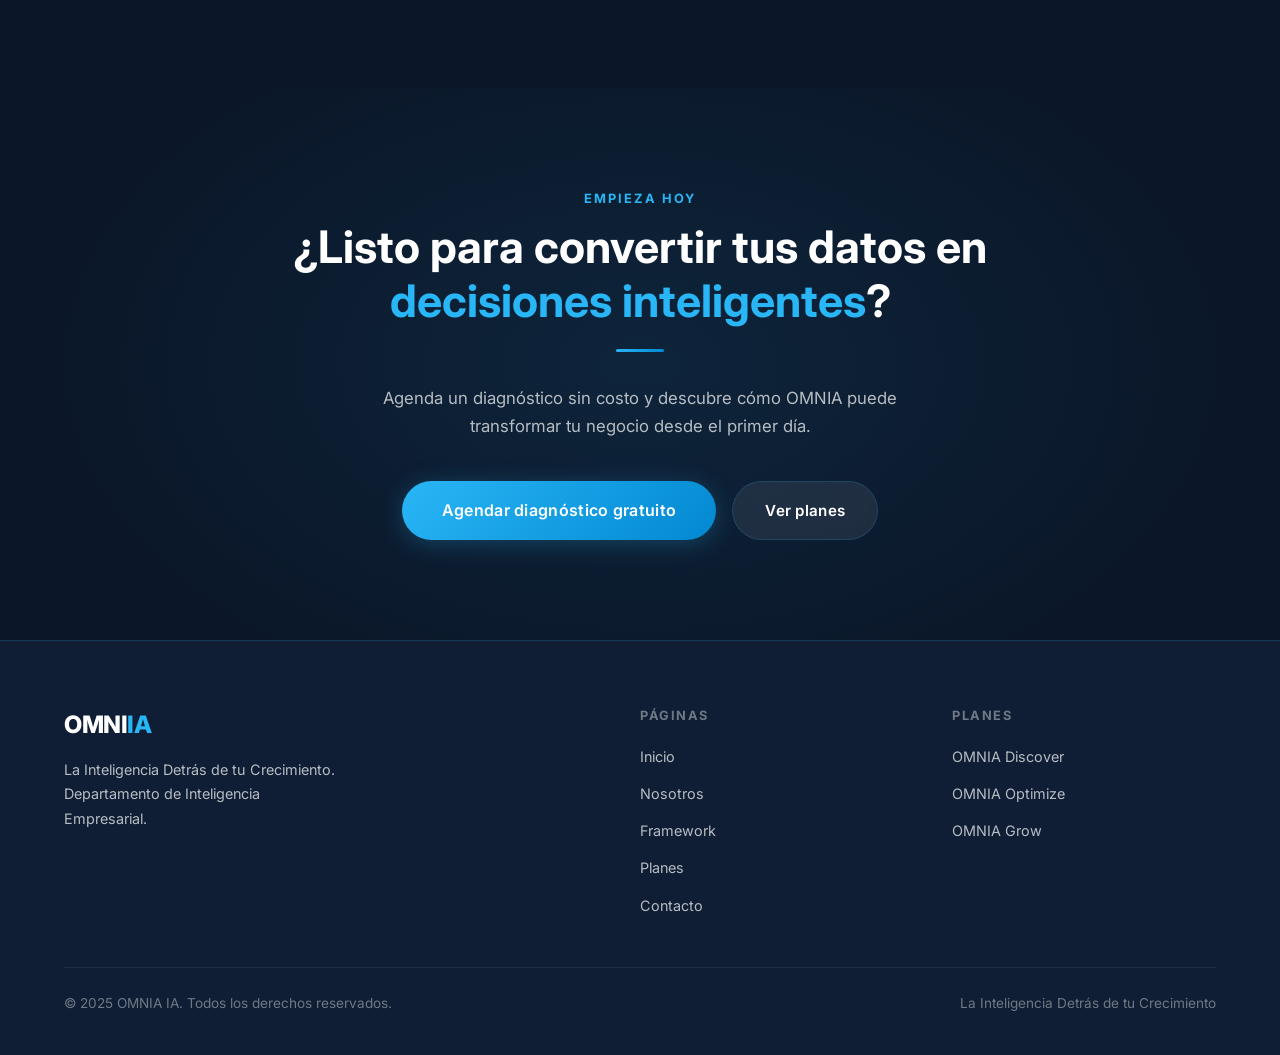
==== commit a28ef044: "Replace Lucide icons with custom AI-themed SVG illustrations - framework.html: Replace process banne" ====
--- a/index.html
+++ b/index.html
@@ -7,7 +7,6 @@
   <meta name="description" content="OMNIA IA transforma datos, automatización e inteligencia aplicada en decisiones estratégicas que impulsan el crecimiento empresarial." />
   <link rel="stylesheet" href="css/styles.css" />
   <style>
-    /* ── Hero ── */
     .hero {
       min-height: 100vh;
       display: flex;
@@ -16,21 +15,26 @@
       overflow: hidden;
       padding-top: 72px;
     }
-    .hero::before {
-      content: '';
-      position: absolute;
-      inset: 0;
-      background:
-        radial-gradient(ellipse 70% 80% at 60% 30%, rgba(41,182,246,0.10) 0%, transparent 65%),
-        radial-gradient(ellipse 50% 60% at 10% 80%, rgba(2,136,209,0.07) 0%, transparent 60%);
+    .hero-bg {
+      position: absolute; inset: 0;
+      background-image: url('https://images.unsplash.com/photo-1551288049-bebda4e38f71?w=1600&q=80&fit=crop');
+      background-size: cover;
+      background-position: center;
+      opacity: 0.10;
+    }
+    .hero-overlay {
+      position: absolute; inset: 0;
+      background: linear-gradient(135deg, var(--navy) 45%, transparent 100%),
+        radial-gradient(ellipse 70% 80% at 70% 40%, rgba(41,182,246,0.10) 0%, transparent 65%);
     }
     .hero-grid {
       display: grid;
       grid-template-columns: 1fr 1fr;
       gap: 64px;
       align-items: center;
-    }
-    .hero-content { position: relative; z-index: 1; }
+      position: relative;
+      z-index: 1;
+    }
     .hero-eyebrow {
       display: inline-flex;
       align-items: center;
@@ -55,178 +59,110 @@
     }
     .hero h1 { margin-bottom: 24px; }
     .hero h1 em { font-style: normal; color: var(--blue); }
-    .hero-desc {
-      font-size: 1.1rem;
-      color: var(--white-70);
-      margin-bottom: 40px;
-      max-width: 480px;
-    }
+    .hero-desc { font-size: 1.1rem; color: var(--white-70); margin-bottom: 40px; max-width: 480px; }
     .hero-actions { display: flex; gap: 16px; flex-wrap: wrap; }
-    .hero-visual {
+    .hero-img-wrap {
+      border-radius: var(--radius-lg);
+      overflow: hidden;
+      box-shadow: 0 32px 80px rgba(0,0,0,0.5), 0 0 0 1px var(--border);
+      animation: float 7s ease-in-out infinite;
       position: relative;
-      z-index: 1;
-      display: flex;
-      align-items: center;
-      justify-content: center;
-    }
-    .hero-ring-wrap {
-      position: relative;
-      width: 420px;
-      height: 420px;
-    }
-    .ring {
-      position: absolute;
-      border-radius: 50%;
+    }
+    .hero-img-wrap img { width: 100%; height: 420px; object-fit: cover; display: block; filter: brightness(0.88); }
+    .hero-img-badge {
+      position: absolute; bottom: 24px; left: 24px;
+      background: rgba(11,22,40,0.90);
+      backdrop-filter: blur(12px);
       border: 1px solid var(--border);
-    }
-    .ring-1 { inset: 0; animation: rotateSlow 20s linear infinite; border-color: rgba(41,182,246,0.20); }
-    .ring-2 { inset: 40px; animation: rotateSlow 30s linear infinite reverse; border-color: rgba(41,182,246,0.12); }
-    .ring-3 { inset: 80px; animation: rotateSlow 15s linear infinite; border-color: rgba(41,182,246,0.08); }
-    .ring-dot {
-      position: absolute;
-      width: 8px; height: 8px;
-      border-radius: 50%;
-      background: var(--blue);
-      top: 0; left: 50%;
-      transform: translate(-50%, -50%);
-      box-shadow: 0 0 12px var(--blue);
-    }
-    .hero-center-logo {
-      position: absolute;
-      inset: 120px;
-      background: radial-gradient(circle, rgba(41,182,246,0.12) 0%, transparent 70%);
-      border-radius: 50%;
-      display: flex;
-      align-items: center;
-      justify-content: center;
-      animation: float 6s ease-in-out infinite;
-    }
-    .logo-text-hero {
-      font-size: 3.2rem;
-      font-weight: 900;
-      letter-spacing: -2px;
-      color: var(--white);
-      line-height: 1;
-    }
-    .logo-text-hero span { color: var(--blue); }
-    /* ── Problem section ── */
+      border-radius: 12px;
+      padding: 14px 18px;
+      display: flex; align-items: center; gap: 12px;
+    }
+    .badge-dot { width: 9px; height: 9px; border-radius: 50%; background: #22c55e; box-shadow: 0 0 8px #22c55e; flex-shrink: 0; }
+    .badge-text strong { display: block; font-size: 0.84rem; color: var(--white); }
+    .badge-text span { font-size: 0.74rem; color: var(--white-40); }
+
+    /* STATS */
+    .stats-bar { background: var(--navy-card); border-top: 1px solid var(--border); border-bottom: 1px solid var(--border); padding: 40px 0; }
+    .stats-inner { display: flex; align-items: center; justify-content: space-around; flex-wrap: wrap; gap: 32px; }
+    .stat-item { text-align: center; }
+    .stat-num { font-size: 2.4rem; font-weight: 900; background: var(--gradient); -webkit-background-clip: text; -webkit-text-fill-color: transparent; background-clip: text; line-height: 1; }
+    .stat-label { font-size: 0.78rem; color: var(--white-40); margin-top: 4px; text-transform: uppercase; letter-spacing: 1px; }
+    .stat-divider { width: 1px; height: 48px; background: var(--border); }
+
+    /* PROBLEMA */
     .problem-section { background: var(--navy-light); }
-    .problem-big-quote {
-      font-size: clamp(1.4rem, 3vw, 2rem);
-      font-weight: 600;
-      color: var(--blue);
-      text-align: center;
-      max-width: 760px;
-      margin: 0 auto 64px;
-      line-height: 1.5;
-    }
-    .consequence-card {
-      background: var(--navy-card);
-      border: 1px solid var(--border);
-      border-radius: var(--radius);
-      padding: 28px;
-      text-align: center;
-      transition: all 0.3s;
-    }
-    .consequence-card:hover {
-      border-color: rgba(41,182,246,0.4);
-      transform: translateY(-4px);
-    }
-    .consequence-icon {
-      font-size: 2rem;
-      margin-bottom: 14px;
-      display: block;
-    }
-    .consequence-card h4 { font-size: 1rem; color: var(--white); }
-    /* ── Framework section ── */
+    .problem-grid { display: grid; grid-template-columns: 1fr 1fr; gap: 72px; align-items: center; }
+    .problem-img { position: relative; border-radius: var(--radius-lg); overflow: hidden; box-shadow: var(--shadow); }
+    .problem-img img { width: 100%; height: 420px; object-fit: cover; display: block; filter: brightness(0.65) saturate(0.7); }
+    .problem-img-overlay { position: absolute; inset: 0; background: linear-gradient(180deg, transparent 40%, rgba(11,22,40,0.92) 100%); }
+    .problem-img-text { position: absolute; bottom: 24px; left: 24px; right: 24px; }
+    .problem-img-text p { font-size: 1rem; font-weight: 600; color: var(--blue); line-height: 1.6; margin: 0; }
+    .consequence-grid { display: flex; flex-direction: column; gap: 14px; }
+    .consequence-item { display: flex; align-items: center; gap: 16px; padding: 18px 20px; background: var(--navy-card); border: 1px solid var(--border); border-radius: var(--radius); transition: all 0.3s; }
+    .consequence-item:hover { border-color: rgba(41,182,246,0.35); transform: translateX(4px); }
+    .consequence-icon-box { width: 44px; height: 44px; min-width: 44px; border-radius: 10px; background: var(--blue-glow); border: 1px solid var(--border); display: flex; align-items: center; justify-content: center; }
+    .consequence-item h4 { font-size: 0.95rem; margin-bottom: 2px; }
+    .consequence-item p { font-size: 0.82rem; color: var(--white-40); margin: 0; }
+
+    /* FRAMEWORK */
     .framework-section { position: relative; overflow: hidden; }
-    .framework-section::before {
-      content: '';
-      position: absolute;
-      inset: 0;
-      background: radial-gradient(ellipse 60% 80% at 50% 50%, rgba(41,182,246,0.05) 0%, transparent 70%);
-    }
-    /* ── Plans teaser ── */
+    .framework-section::before { content: ''; position: absolute; inset: 0; background: radial-gradient(ellipse 60% 80% at 50% 50%, rgba(41,182,246,0.05) 0%, transparent 70%); }
+    .fw-img-card { position: relative; border-radius: var(--radius-lg); overflow: hidden; box-shadow: var(--shadow); margin-top: 56px; }
+    .fw-img-card img { width: 100%; height: 320px; object-fit: cover; display: block; filter: brightness(0.55) saturate(0.8); }
+    .fw-img-overlay { position: absolute; inset: 0; background: linear-gradient(90deg, rgba(11,22,40,0.85) 0%, transparent 60%); display: flex; align-items: center; padding: 48px; }
+    .fw-img-quote { font-size: 1.15rem; font-weight: 600; color: var(--white); line-height: 1.7; max-width: 440px; }
+    .fw-img-quote span { color: var(--blue); }
+
+    /* PLANES sin precios */
     .plans-section { background: var(--navy-light); }
-    .plan-teaser {
-      background: var(--navy-card);
-      border: 1px solid var(--border);
-      border-radius: var(--radius-lg);
-      padding: 40px 32px;
-      display: flex;
-      flex-direction: column;
-      gap: 20px;
-      transition: all 0.3s;
-      position: relative;
-      overflow: hidden;
-      text-decoration: none;
-      color: inherit;
-    }
-    .plan-teaser::before {
-      content: '';
-      position: absolute;
-      top: 0; left: 0; right: 0;
-      height: 3px;
-      background: var(--gradient);
-    }
-    .plan-teaser:hover {
-      transform: translateY(-6px);
-      box-shadow: var(--shadow-blue);
-      border-color: rgba(41,182,246,0.4);
-    }
-    .plan-teaser-price {
-      font-size: 2rem;
-      font-weight: 900;
-      background: var(--gradient);
-      -webkit-background-clip: text;
-      -webkit-text-fill-color: transparent;
-      background-clip: text;
-    }
-    .plan-teaser h3 { font-size: 1.3rem; }
-    .plan-teaser p { font-size: 0.9rem; color: var(--white-70); }
-    .plan-teaser-arrow {
-      display: inline-flex;
-      align-items: center;
-      gap: 6px;
-      color: var(--blue);
-      font-size: 0.85rem;
-      font-weight: 600;
-      margin-top: auto;
-    }
-    /* ── CTA section ── */
-    .cta-section {
-      text-align: center;
-      position: relative;
-      overflow: hidden;
-    }
-    .cta-section::before {
-      content: '';
-      position: absolute;
-      inset: 0;
-      background: radial-gradient(ellipse 70% 100% at 50% 50%, rgba(41,182,246,0.08) 0%, transparent 70%);
-    }
+    .plan-card-home { background: var(--navy-card); border: 1px solid var(--border); border-radius: var(--radius-lg); overflow: hidden; transition: all 0.3s; text-decoration: none; color: inherit; display: flex; flex-direction: column; }
+    .plan-card-home:hover { transform: translateY(-6px); box-shadow: var(--shadow-blue); border-color: rgba(41,182,246,0.4); }
+    .plan-card-img-wrap { overflow: hidden; height: 200px; }
+    .plan-card-img { width: 100%; height: 200px; object-fit: cover; display: block; filter: brightness(0.65) saturate(0.7); transition: all 0.4s; }
+    .plan-card-home:hover .plan-card-img { filter: brightness(0.8) saturate(1); transform: scale(1.04); }
+    .plan-card-body { padding: 28px; display: flex; flex-direction: column; gap: 12px; flex: 1; position: relative; }
+    .plan-card-body::before { content: ''; position: absolute; top: 0; left: 0; right: 0; height: 2px; background: var(--gradient); }
+    .plan-card-home h3 { font-size: 1.2rem; }
+    .plan-card-home p { font-size: 0.88rem; color: var(--white-70); }
+    .plan-card-link { display: inline-flex; align-items: center; gap: 6px; color: var(--blue); font-size: 0.85rem; font-weight: 600; margin-top: auto; padding-top: 8px; }
+
+    /* NOSOTROS TEASER */
+    .about-teaser { display: grid; grid-template-columns: 1fr 1fr; gap: 72px; align-items: center; }
+    .about-img { position: relative; border-radius: var(--radius-lg); overflow: hidden; box-shadow: var(--shadow); }
+    .about-img img { width: 100%; height: 460px; object-fit: cover; display: block; filter: brightness(0.7) saturate(0.8); }
+    .about-img-overlay { position: absolute; inset: 0; background: linear-gradient(180deg, transparent 50%, rgba(11,22,40,0.8) 100%); }
+    .about-float-card { position: absolute; top: 24px; right: -20px; background: rgba(11,22,40,0.92); backdrop-filter: blur(12px); border: 1px solid var(--border); border-radius: var(--radius); padding: 16px 20px; display: flex; align-items: center; gap: 12px; box-shadow: var(--shadow); }
+    .about-float-icon { width: 40px; height: 40px; border-radius: 10px; background: var(--blue-glow); border: 1px solid var(--border); display: flex; align-items: center; justify-content: center; }
+    .about-float-text strong { display: block; font-size: 0.85rem; color: var(--white); }
+    .about-float-text span { font-size: 0.75rem; color: var(--blue); }
+    .check-list { display: flex; flex-direction: column; gap: 12px; margin-bottom: 36px; }
+    .check-list li { display: flex; align-items: center; gap: 10px; font-size: 0.92rem; color: var(--white-70); list-style: none; }
+    .check-list li i { flex-shrink: 0; stroke: var(--blue); width: 18px; height: 18px; }
+
+    /* CTA */
+    .cta-section { position: relative; overflow: hidden; text-align: center; }
+    .cta-bg { position: absolute; inset: 0; background-image: url('https://images.unsplash.com/photo-1504868584819-f8e8b4b6d7e3?w=1600&q=80&fit=crop'); background-size: cover; background-position: center; opacity: 0.07; }
+    .cta-section::before { content: ''; position: absolute; inset: 0; background: radial-gradient(ellipse 70% 100% at 50% 50%, rgba(41,182,246,0.09) 0%, transparent 70%); }
     .cta-section .container { position: relative; z-index: 1; }
     .cta-actions { display: flex; gap: 16px; justify-content: center; flex-wrap: wrap; margin-top: 40px; }
 
     @media (max-width: 900px) {
-      .hero-grid { grid-template-columns: 1fr; text-align: center; }
+      .hero-grid, .problem-grid, .about-teaser { grid-template-columns: 1fr; }
+      .hero-grid { text-align: center; }
       .hero-desc { margin: 0 auto 40px; }
       .hero-actions { justify-content: center; }
-      .hero-visual { display: none; }
+      .hero-img-wrap, .problem-img, .about-img { display: none; }
+      .about-float-card { display: none; }
     }
   </style>
 </head>
 <body>
 
-<!-- ── NAVBAR ── -->
 <nav class="navbar">
   <div class="nav-inner">
-    <a href="index.html" class="nav-logo">
-      <span class="nav-logo-text">OMNI<span>IA</span></span>
-    </a>
-    <button class="hamburger" aria-label="Menú">
-      <span></span><span></span><span></span>
-    </button>
+    <a href="index.html" class="nav-logo"><span class="nav-logo-text">OMNI<span>IA</span></span></a>
+    <button class="hamburger" aria-label="Menú"><span></span><span></span><span></span></button>
     <ul class="nav-links">
       <li><a href="index.html">Inicio</a></li>
       <li><a href="nosotros.html">Nosotros</a></li>
@@ -237,172 +173,211 @@
   </div>
 </nav>
 
-<!-- ── HERO ── -->
+<!-- HERO -->
 <section class="hero">
+  <div class="hero-bg"></div>
+  <div class="hero-overlay"></div>
   <div class="container">
     <div class="hero-grid">
-      <div class="hero-content anim-fade-up">
+      <div class="anim-fade-up">
         <div class="hero-eyebrow">Departamento de Inteligencia Empresarial</div>
         <h1>La <em>Inteligencia</em><br>Detrás de tu<br>Crecimiento</h1>
-        <p class="hero-desc">
-          Convertimos datos, automatización e inteligencia aplicada en decisiones
-          estratégicas que impulsan el crecimiento de tu empresa.
-        </p>
+        <p class="hero-desc">Convertimos datos, automatización e inteligencia aplicada en decisiones estratégicas que impulsan el crecimiento de tu empresa.</p>
         <div class="hero-actions">
-          <a href="planes.html" class="btn btn-primary">Ver planes</a>
+          <a href="planes.html" class="btn btn-primary">Conocer planes</a>
           <a href="nosotros.html" class="btn btn-ghost">¿Cómo trabajamos?</a>
         </div>
       </div>
-      <div class="hero-visual anim-fade-in anim-delay-2">
-        <div class="hero-ring-wrap">
-          <div class="ring ring-1"><div class="ring-dot"></div></div>
-          <div class="ring ring-2"></div>
-          <div class="ring ring-3"></div>
-          <div class="hero-center-logo">
-            <div class="logo-text-hero">OMNI<span>IA</span></div>
-          </div>
-        </div>
-      </div>
-    </div>
-  </div>
-</section>
-
-<!-- ── PROBLEMA ── -->
+      <div class="anim-fade-in anim-delay-2">
+        <div class="hero-img-wrap">
+          <img src="https://images.unsplash.com/photo-1460925895917-afdab827c52f?w=900&q=85&fit=crop" alt="Business intelligence dashboard" />
+          <div class="hero-img-badge">
+            <div class="badge-dot"></div>
+            <div class="badge-text">
+              <strong>Inteligencia en tiempo real</strong>
+              <span>Datos que impulsan decisiones</span>
+            </div>
+          </div>
+        </div>
+      </div>
+    </div>
+  </div>
+</section>
+
+<!-- STATS -->
+<div class="stats-bar">
+  <div class="container">
+    <div class="stats-inner">
+      <div class="stat-item reveal"><div class="stat-num">3</div><div class="stat-label">Planes diseñados para ti</div></div>
+      <div class="stat-divider"></div>
+      <div class="stat-item reveal anim-delay-1"><div class="stat-num">100%</div><div class="stat-label">Decisiones basadas en datos</div></div>
+      <div class="stat-divider"></div>
+      <div class="stat-item reveal anim-delay-2"><div class="stat-num">4</div><div class="stat-label">Fases del Framework OMNIA</div></div>
+      <div class="stat-divider"></div>
+      <div class="stat-item reveal anim-delay-3"><div class="stat-num">∞</div><div class="stat-label">Capacidad de crecimiento</div></div>
+    </div>
+  </div>
+</div>
+
+<!-- PROBLEMA -->
 <section class="problem-section">
   <div class="container">
-    <p class="problem-big-quote reveal">
-      "Las empresas generan información todos los días,<br>pero pocas saben convertirla en decisiones."
-    </p>
-    <span class="section-label text-center" style="display:block;margin-bottom:32px;" class="reveal">Consecuencias</span>
-    <div class="grid-4">
-      <div class="consequence-card reveal">
-        <span class="consequence-icon">⚙️</span>
-        <h4>Procesos manuales</h4>
-      </div>
-      <div class="consequence-card reveal anim-delay-1">
-        <span class="consequence-icon">📉</span>
-        <h4>Pérdida de oportunidades</h4>
-      </div>
-      <div class="consequence-card reveal anim-delay-2">
-        <span class="consequence-icon">🎲</span>
-        <h4>Decisiones intuitivas</h4>
-      </div>
-      <div class="consequence-card reveal anim-delay-3">
-        <span class="consequence-icon">🔍</span>
-        <h4>Falta de control</h4>
-      </div>
-    </div>
-  </div>
-</section>
-
-<!-- ── FRAMEWORK PREVIEW ── -->
+    <div class="problem-grid">
+      <div class="problem-img reveal">
+        <img src="https://images.unsplash.com/photo-1507003211169-0a1dd7228f2d?w=700&q=80&fit=crop&crop=faces" alt="Empresario con datos" />
+        <div class="problem-img-overlay"></div>
+        <div class="problem-img-text">
+          <p>"Las empresas generan información todos los días, pero pocas saben convertirla en decisiones."</p>
+        </div>
+      </div>
+      <div>
+        <span class="section-label">El problema</span>
+        <h2 class="reveal" style="margin-bottom:12px;">¿Te identificas con <span class="text-blue">estas situaciones</span>?</h2>
+        <div class="divider"></div>
+        <div class="consequence-grid">
+          <div class="consequence-item reveal">
+            <div class="consequence-icon-box"><i data-lucide="settings"></i></div>
+            <div><h4>Procesos manuales</h4><p>Tu equipo pierde horas en tareas repetitivas que podrían automatizarse.</p></div>
+          </div>
+          <div class="consequence-item reveal anim-delay-1">
+            <div class="consequence-icon-box"><i data-lucide="trending-down"></i></div>
+            <div><h4>Pérdida de oportunidades</h4><p>Sin visibilidad de los datos, las oportunidades pasan desapercibidas.</p></div>
+          </div>
+          <div class="consequence-item reveal anim-delay-2">
+            <div class="consequence-icon-box"><i data-lucide="shuffle"></i></div>
+            <div><h4>Decisiones intuitivas</h4><p>Las decisiones se toman por corazonada en lugar de por evidencia.</p></div>
+          </div>
+          <div class="consequence-item reveal anim-delay-3">
+            <div class="consequence-icon-box"><i data-lucide="eye-off"></i></div>
+            <div><h4>Falta de control</h4><p>No tienes claridad sobre qué está pasando realmente en tu empresa.</p></div>
+          </div>
+        </div>
+        <div class="reveal" style="margin-top:32px;">
+          <a href="nosotros.html" class="btn btn-outline">Así lo resolvemos →</a>
+        </div>
+      </div>
+    </div>
+  </div>
+</section>
+
+<!-- FRAMEWORK PREVIEW -->
 <section class="framework-section">
-  <div class="container">
+  <div class="container" style="position:relative;z-index:1;">
     <div class="text-center" style="margin-bottom:64px;">
       <span class="section-label">Nuestro Método</span>
-      <h2 class="section-title reveal">Framework <span class="text-blue">OMNIA</span></h2>
+      <h2 class="reveal">Framework <span class="text-blue">OMNIA</span></h2>
       <div class="divider center"></div>
-      <p class="section-subtitle reveal" style="margin:0 auto;">Un proceso diseñado para comprender, integrar y escalar la inteligencia de tu negocio.</p>
+      <p class="reveal" style="max-width:600px;margin:0 auto;color:var(--white-70);">Un proceso de cuatro fases para comprender, integrar y escalar la inteligencia de tu negocio.</p>
     </div>
     <div class="steps reveal">
-      <div class="step">
-        <div class="step-number">1</div>
-        <div class="step-title text-blue">Descubre</div>
-        <div class="step-desc">Analizamos el negocio e identificamos oportunidades de mejora.</div>
-      </div>
-      <div class="step">
-        <div class="step-number">2</div>
-        <div class="step-title text-blue">Conecta</div>
-        <div class="step-desc">Integramos información, herramientas y procesos.</div>
-      </div>
-      <div class="step">
-        <div class="step-number">3</div>
-        <div class="step-title text-blue">Optimiza</div>
-        <div class="step-desc">Implementamos soluciones que generan mayor eficiencia y control.</div>
-      </div>
-      <div class="step">
-        <div class="step-number">4</div>
-        <div class="step-title text-blue">Crece</div>
-        <div class="step-desc">Acompañamos la evolución del negocio mediante inteligencia aplicada.</div>
-      </div>
-    </div>
-    <div style="text-align:center;margin-top:48px;" class="reveal">
+      <div class="step"><div class="step-number">1</div><div class="step-title text-blue">Descubre</div><div class="step-desc">Analizamos el negocio e identificamos oportunidades.</div></div>
+      <div class="step"><div class="step-number">2</div><div class="step-title text-blue">Conecta</div><div class="step-desc">Integramos información, herramientas y procesos.</div></div>
+      <div class="step"><div class="step-number">3</div><div class="step-title text-blue">Optimiza</div><div class="step-desc">Implementamos soluciones de eficiencia y control.</div></div>
+      <div class="step"><div class="step-number">4</div><div class="step-title text-blue">Crece</div><div class="step-desc">Acompañamos la evolución mediante inteligencia aplicada.</div></div>
+    </div>
+    <div class="fw-img-card reveal">
+      <img src="https://images.unsplash.com/photo-1522071820081-009f0129c71c?w=1400&q=80&fit=crop" alt="Equipo colaborando" />
+      <div class="fw-img-overlay">
+        <p class="fw-img-quote">En OMNIA trabajamos como una <span>extensión de tu equipo</span>, integrando datos, procesos y tecnología para transformar la información en decisiones más inteligentes.</p>
+      </div>
+    </div>
+    <div style="text-align:center;margin-top:40px;" class="reveal">
       <a href="framework.html" class="btn btn-outline">Ver Framework completo</a>
     </div>
   </div>
 </section>
 
-<!-- ── PLANES PREVIEW ── -->
+<!-- PLANES SIN PRECIOS -->
 <section class="plans-section">
   <div class="container">
     <div class="text-center" style="margin-bottom:64px;">
       <span class="section-label">Nuestros Planes</span>
-      <h2 class="section-title reveal">Un Plan Pensado <span class="text-blue">para Ti</span></h2>
+      <h2 class="reveal">Un Plan Pensado <span class="text-blue">para Ti</span></h2>
       <div class="divider center"></div>
-      <p class="section-subtitle reveal" style="margin:0 auto;">Tres niveles de servicio diseñados para acompañarte en cada etapa de tu crecimiento.</p>
+      <p class="reveal" style="max-width:580px;margin:0 auto;color:var(--white-70);">Tres niveles de servicio para acompañarte en cada etapa de tu crecimiento empresarial.</p>
     </div>
     <div class="grid-3">
-      <a href="discover.html" class="plan-teaser reveal">
-        <div>
-          <div class="tag">Diagnóstico</div>
-          <h3 style="margin-top:12px;">OMNIA Discover</h3>
-        </div>
-        <div>
-          <div class="plan-teaser-price">$1.490.000</div>
-          <div style="color:var(--blue);font-size:0.85rem;font-weight:500;margin-top:4px;">mensual*</div>
-        </div>
-        <p>Convertimos datos en información comprensible y accionable para decisiones estratégicas.</p>
-        <div class="plan-teaser-arrow">Ver detalles →</div>
+      <a href="discover.html" class="plan-card-home reveal">
+        <div class="plan-card-img-wrap"><img class="plan-card-img" src="https://images.unsplash.com/photo-1551288049-bebda4e38f71?w=600&q=80&fit=crop" alt="Dashboard analytics" /></div>
+        <div class="plan-card-body">
+          <div class="tag">Nivel 01</div>
+          <h3>OMNIA Discover</h3>
+          <p>Convertimos datos en información comprensible y accionable para decisiones estratégicas.</p>
+          <span class="plan-card-link">Conocer más →</span>
+        </div>
       </a>
-      <a href="optimize.html" class="plan-teaser reveal anim-delay-1">
-        <div>
-          <div class="tag">Automatización</div>
-          <h3 style="margin-top:12px;">OMNIA Optimize</h3>
-        </div>
-        <div>
-          <div class="plan-teaser-price">$2.490.000</div>
-          <div style="color:var(--blue);font-size:0.85rem;font-weight:500;margin-top:4px;">mensual*</div>
-        </div>
-        <p>Diseñamos ecosistemas digitales que fortalecen la presencia, experiencia y crecimiento.</p>
-        <div class="plan-teaser-arrow">Ver detalles →</div>
+      <a href="optimize.html" class="plan-card-home reveal anim-delay-1">
+        <div class="plan-card-img-wrap"><img class="plan-card-img" src="https://images.unsplash.com/photo-1518770660439-4636190af475?w=600&q=80&fit=crop" alt="Tecnología automatización" /></div>
+        <div class="plan-card-body">
+          <div class="tag">Nivel 02</div>
+          <h3>OMNIA Optimize</h3>
+          <p>Automatizamos procesos y diseñamos ecosistemas digitales que fortalecen la eficiencia.</p>
+          <span class="plan-card-link">Conocer más →</span>
+        </div>
       </a>
-      <a href="grow.html" class="plan-teaser reveal anim-delay-2">
-        <div>
-          <div class="tag">Escala</div>
-          <h3 style="margin-top:12px;">OMNIA Grow</h3>
-        </div>
-        <div>
-          <div class="plan-teaser-price">Desde $3.990.000</div>
-          <div style="color:var(--blue);font-size:0.85rem;font-weight:500;margin-top:4px;">mensual*</div>
-        </div>
-        <p>Creamos soluciones tecnológicas personalizadas adaptadas a tu negocio.</p>
-        <div class="plan-teaser-arrow">Ver detalles →</div>
+      <a href="grow.html" class="plan-card-home reveal anim-delay-2">
+        <div class="plan-card-img-wrap"><img class="plan-card-img" src="https://images.unsplash.com/photo-1486406146926-c627a92ad1ab?w=600&q=80&fit=crop" alt="Crecimiento empresarial" /></div>
+        <div class="plan-card-body">
+          <div class="tag">Nivel 03</div>
+          <h3>OMNIA Grow</h3>
+          <p>Creamos soluciones tecnológicas con IA aplicada, adaptadas a las necesidades de tu empresa.</p>
+          <span class="plan-card-link">Conocer más →</span>
+        </div>
       </a>
     </div>
     <div style="text-align:center;margin-top:40px;" class="reveal">
-      <a href="planes.html" class="btn btn-outline">Comparar todos los planes</a>
-    </div>
-  </div>
-</section>
-
-<!-- ── CTA ── -->
+      <a href="planes.html" class="btn btn-primary" style="padding:14px 36px;">Ver todos los planes y precios</a>
+    </div>
+  </div>
+</section>
+
+<!-- NOSOTROS TEASER -->
+<section>
+  <div class="container">
+    <div class="about-teaser">
+      <div class="about-img reveal">
+        <img src="https://images.unsplash.com/photo-1553877522-43269d4ea984?w=700&q=80&fit=crop" alt="Análisis de datos" />
+        <div class="about-img-overlay"></div>
+        <div class="about-float-card">
+          <div class="about-float-icon"><i data-lucide="activity"></i></div>
+          <div class="about-float-text">
+            <strong>Inteligencia aplicada</strong>
+            <span>Datos → Decisiones → Crecimiento</span>
+          </div>
+        </div>
+      </div>
+      <div class="reveal anim-delay-1">
+        <span class="section-label">Nuestra filosofía</span>
+        <h2 style="margin-bottom:16px;">Construimos Claridad para <span class="text-blue">Impulsar el Crecimiento</span></h2>
+        <div class="divider"></div>
+        <p style="margin-bottom:20px;">En OMNIA creemos que la inteligencia empresarial no debería ser un privilegio exclusivo de las grandes compañías.</p>
+        <p style="margin-bottom:32px;">Acompañamos a las empresas en la construcción de capacidades que les permitan operar con mayor claridad, eficiencia y visión de futuro. Porque crecer no consiste únicamente en hacer más, sino en tomar <span class="text-blue">mejores decisiones</span>.</p>
+        <ul class="check-list">
+          <li><i data-lucide="check-circle"></i> Trabajamos como una extensión de tu equipo</li>
+          <li><i data-lucide="check-circle"></i> Integramos datos, procesos y tecnología</li>
+          <li><i data-lucide="check-circle"></i> Acompañamiento continuo y estratégico</li>
+        </ul>
+        <a href="nosotros.html" class="btn btn-outline">Conocer más sobre nosotros</a>
+      </div>
+    </div>
+  </div>
+</section>
+
+<!-- CTA FINAL -->
 <section class="cta-section">
+  <div class="cta-bg"></div>
   <div class="container">
     <span class="section-label">Empieza hoy</span>
-    <h2 class="reveal">Construimos Claridad para<br><span class="text-blue">Impulsar tu Crecimiento</span></h2>
+    <h2 class="reveal" style="max-width:700px;margin:0 auto 16px;">¿Listo para convertir tus datos en <span class="text-blue">decisiones inteligentes</span>?</h2>
     <div class="divider center"></div>
-    <p class="reveal" style="max-width:560px;margin:0 auto;font-size:1.05rem;">
-      Las mejores decisiones nacen de una comprensión profunda del negocio.
-      En OMNIA trabajamos como una extensión de tu equipo.
-    </p>
+    <p class="reveal" style="max-width:560px;margin:0 auto;font-size:1.05rem;">Agenda un diagnóstico sin costo y descubre cómo OMNIA puede transformar tu negocio desde el primer día.</p>
     <div class="cta-actions reveal">
-      <a href="contacto.html" class="btn btn-primary" style="padding:16px 40px;font-size:1rem;">Agendar diagnóstico</a>
+      <a href="contacto.html" class="btn btn-primary" style="padding:16px 40px;font-size:1rem;">Agendar diagnóstico gratuito</a>
       <a href="planes.html" class="btn btn-ghost">Ver planes</a>
     </div>
   </div>
 </section>
 
-<!-- ── FOOTER ── -->
 <footer>
   <div class="container">
     <div class="footer-grid">
@@ -436,6 +411,8 @@
   </div>
 </footer>
 
+<script src="https://unpkg.com/lucide@latest/dist/umd/lucide.min.js"></script>
 <script src="js/main.js"></script>
+<script>lucide.createIcons();</script>
 </body>
 </html>
--- a/css/styles.css
+++ b/css/styles.css
@@ -490,6 +490,83 @@
   z-index: 0;
 }
 
+/* ── Lucide icons (small utility use) ── */
+[data-lucide] {
+  display: block;
+  stroke: var(--blue);
+  stroke-width: 1.75;
+  fill: none;
+  stroke-linecap: round;
+  stroke-linejoin: round;
+}
+.icon-box [data-lucide]             { width: 26px; height: 26px; }
+.fw-list-icon [data-lucide]         { width: 18px; height: 18px; }
+.benefit-icon [data-lucide]         { width: 20px; height: 20px; }
+.consequence-icon-box [data-lucide] { width: 22px; height: 22px; }
+.about-float-icon [data-lucide]     { width: 22px; height: 22px; }
+.step-num [data-lucide]             { width: 18px; height: 18px; stroke: #fff; }
+
+/* ── Custom AI icon boxes ── */
+.ai-icon-box {
+  width: 92px;
+  height: 92px;
+  border-radius: 22px;
+  background: linear-gradient(135deg, rgba(41,182,246,0.12) 0%, rgba(2,136,209,0.06) 100%);
+  border: 1px solid rgba(41,182,246,0.30);
+  display: flex;
+  align-items: center;
+  justify-content: center;
+  margin: 0 auto 20px;
+  position: relative;
+  transition: all 0.35s ease;
+}
+.ai-icon-box::after {
+  content: '';
+  position: absolute;
+  inset: -1px;
+  border-radius: 23px;
+  background: linear-gradient(135deg, rgba(41,182,246,0.4), transparent 60%);
+  z-index: -1;
+  opacity: 0;
+  transition: opacity 0.35s;
+}
+.ai-icon-box:hover,
+.extension-item:hover .ai-icon-box,
+.plan-step:hover .ai-icon-box {
+  box-shadow: 0 0 32px rgba(41,182,246,0.30), 0 0 64px rgba(41,182,246,0.10);
+  border-color: rgba(41,182,246,0.55);
+  transform: translateY(-2px);
+}
+.ai-icon-box:hover::after,
+.extension-item:hover .ai-icon-box::after {
+  opacity: 1;
+}
+.ai-icon-box svg { width: 46px; height: 46px; }
+
+/* Process step icon — framework */
+.ps-icon-wrap {
+  width: 80px;
+  height: 80px;
+  border-radius: 20px;
+  background: rgba(41,182,246,0.08);
+  border: 1px solid rgba(41,182,246,0.25);
+  display: flex;
+  align-items: center;
+  justify-content: center;
+  margin: 0 auto 18px;
+  position: relative;
+  transition: all 0.3s;
+}
+.ps-icon-wrap::before {
+  content: '';
+  position: absolute;
+  inset: -8px;
+  border-radius: 28px;
+  border: 1px solid rgba(41,182,246,0.12);
+  animation: rotateSlow 12s linear infinite;
+}
+.ps-icon-wrap svg { width: 40px; height: 40px; }
+
 /* ── Animations ── */
 @keyframes fadeUp {
   from { opacity: 0; transform: translateY(32px); }
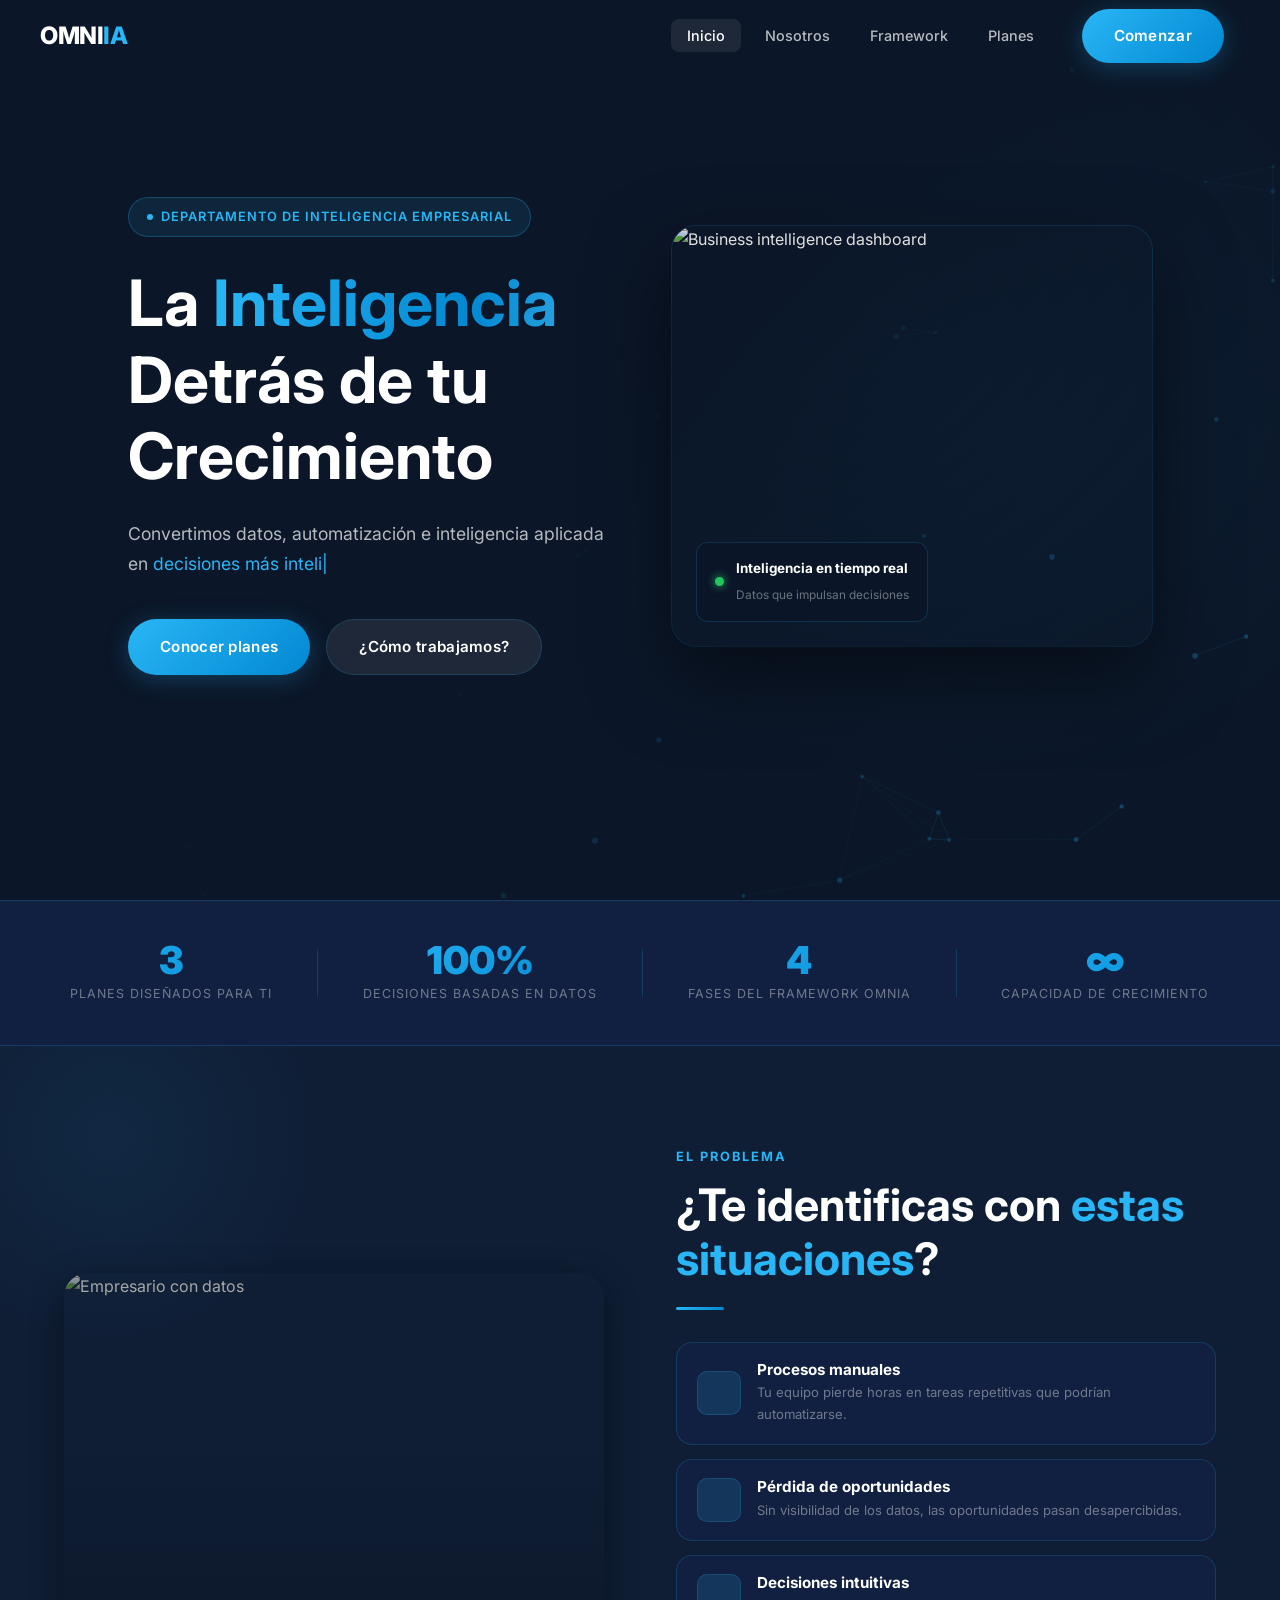
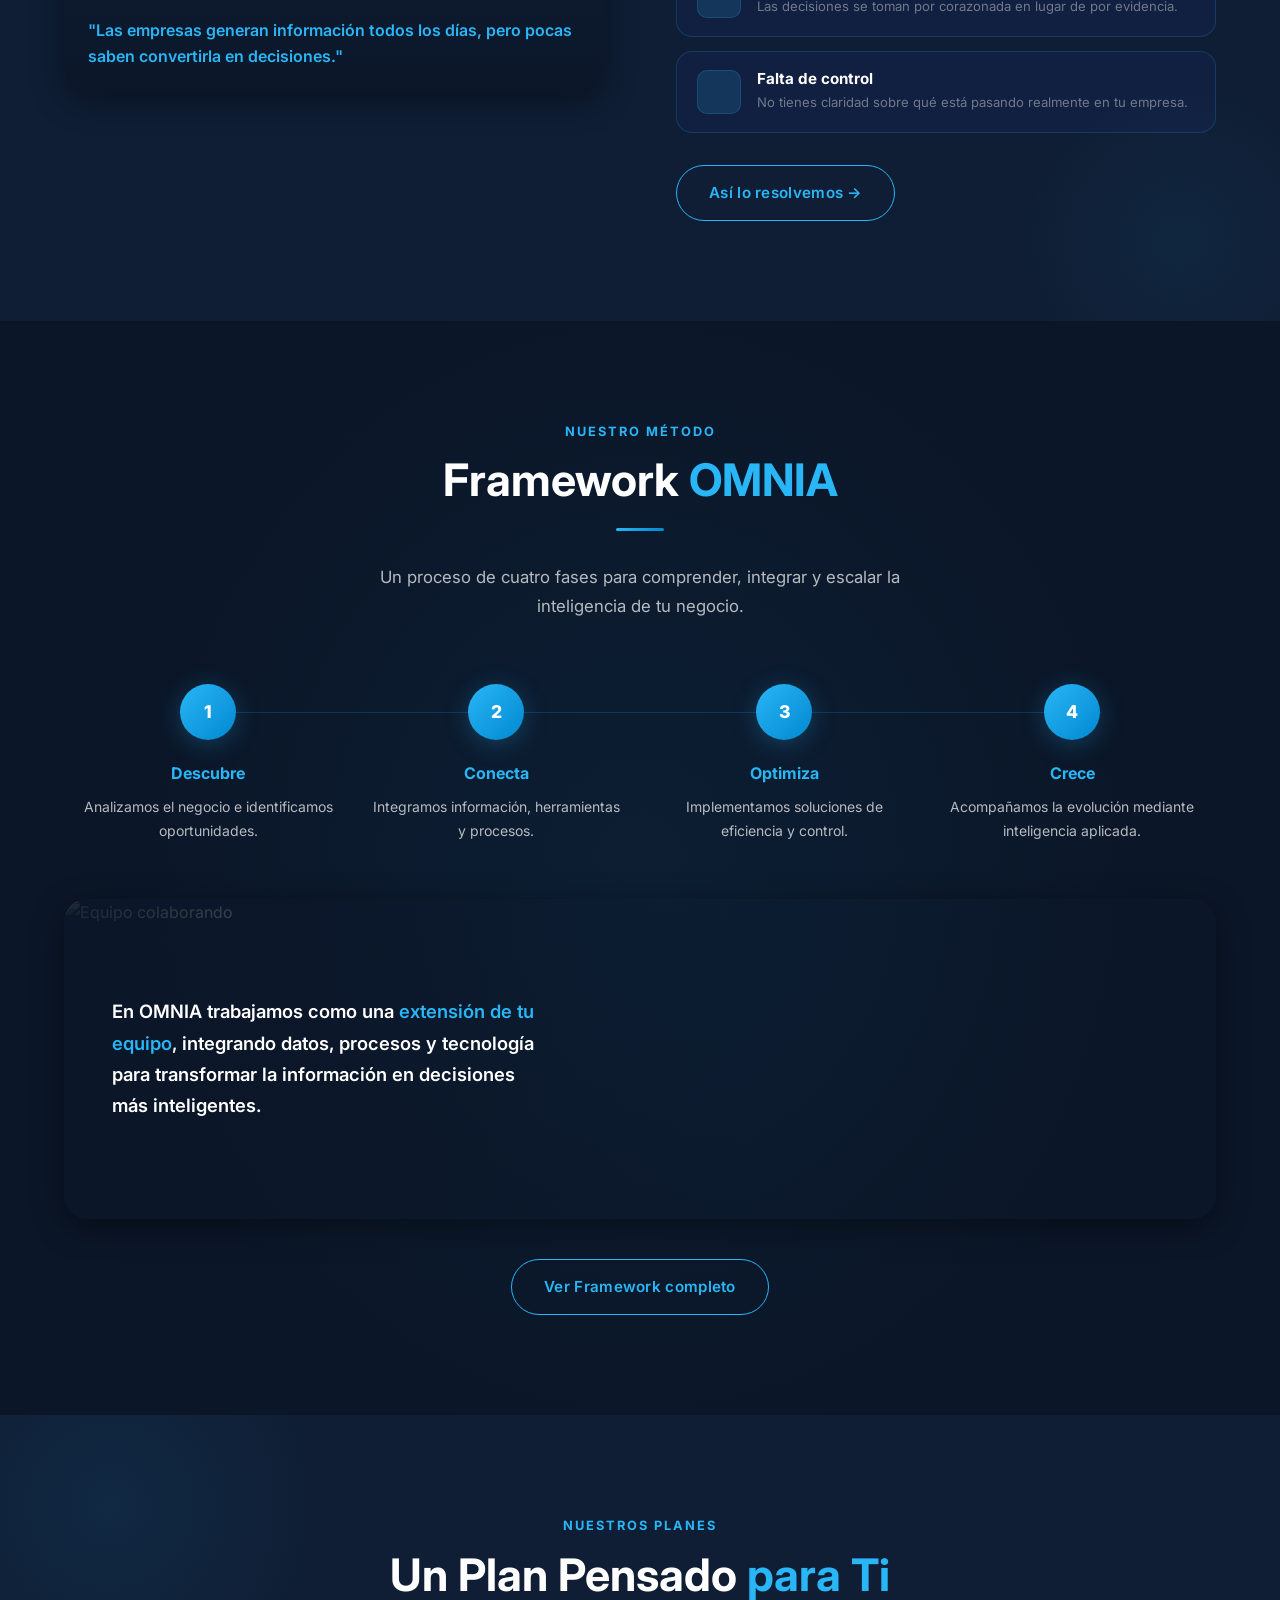
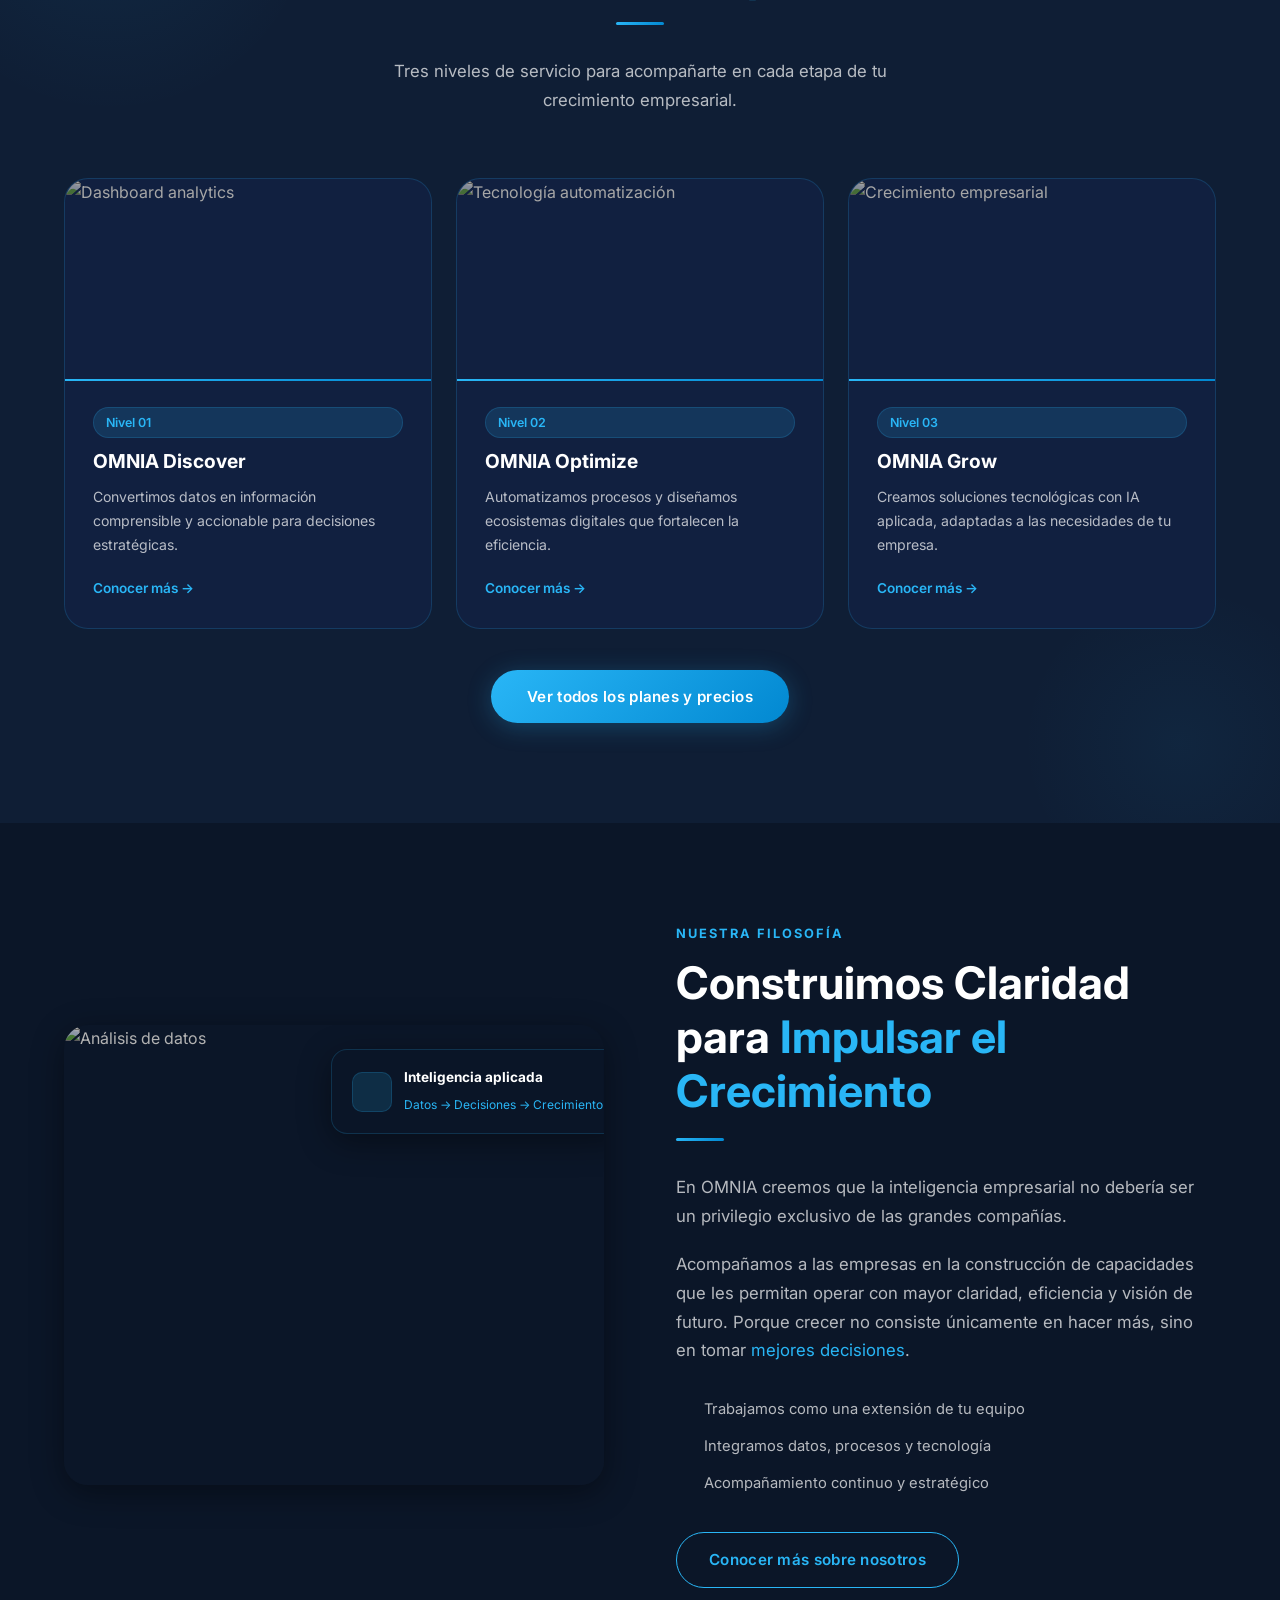
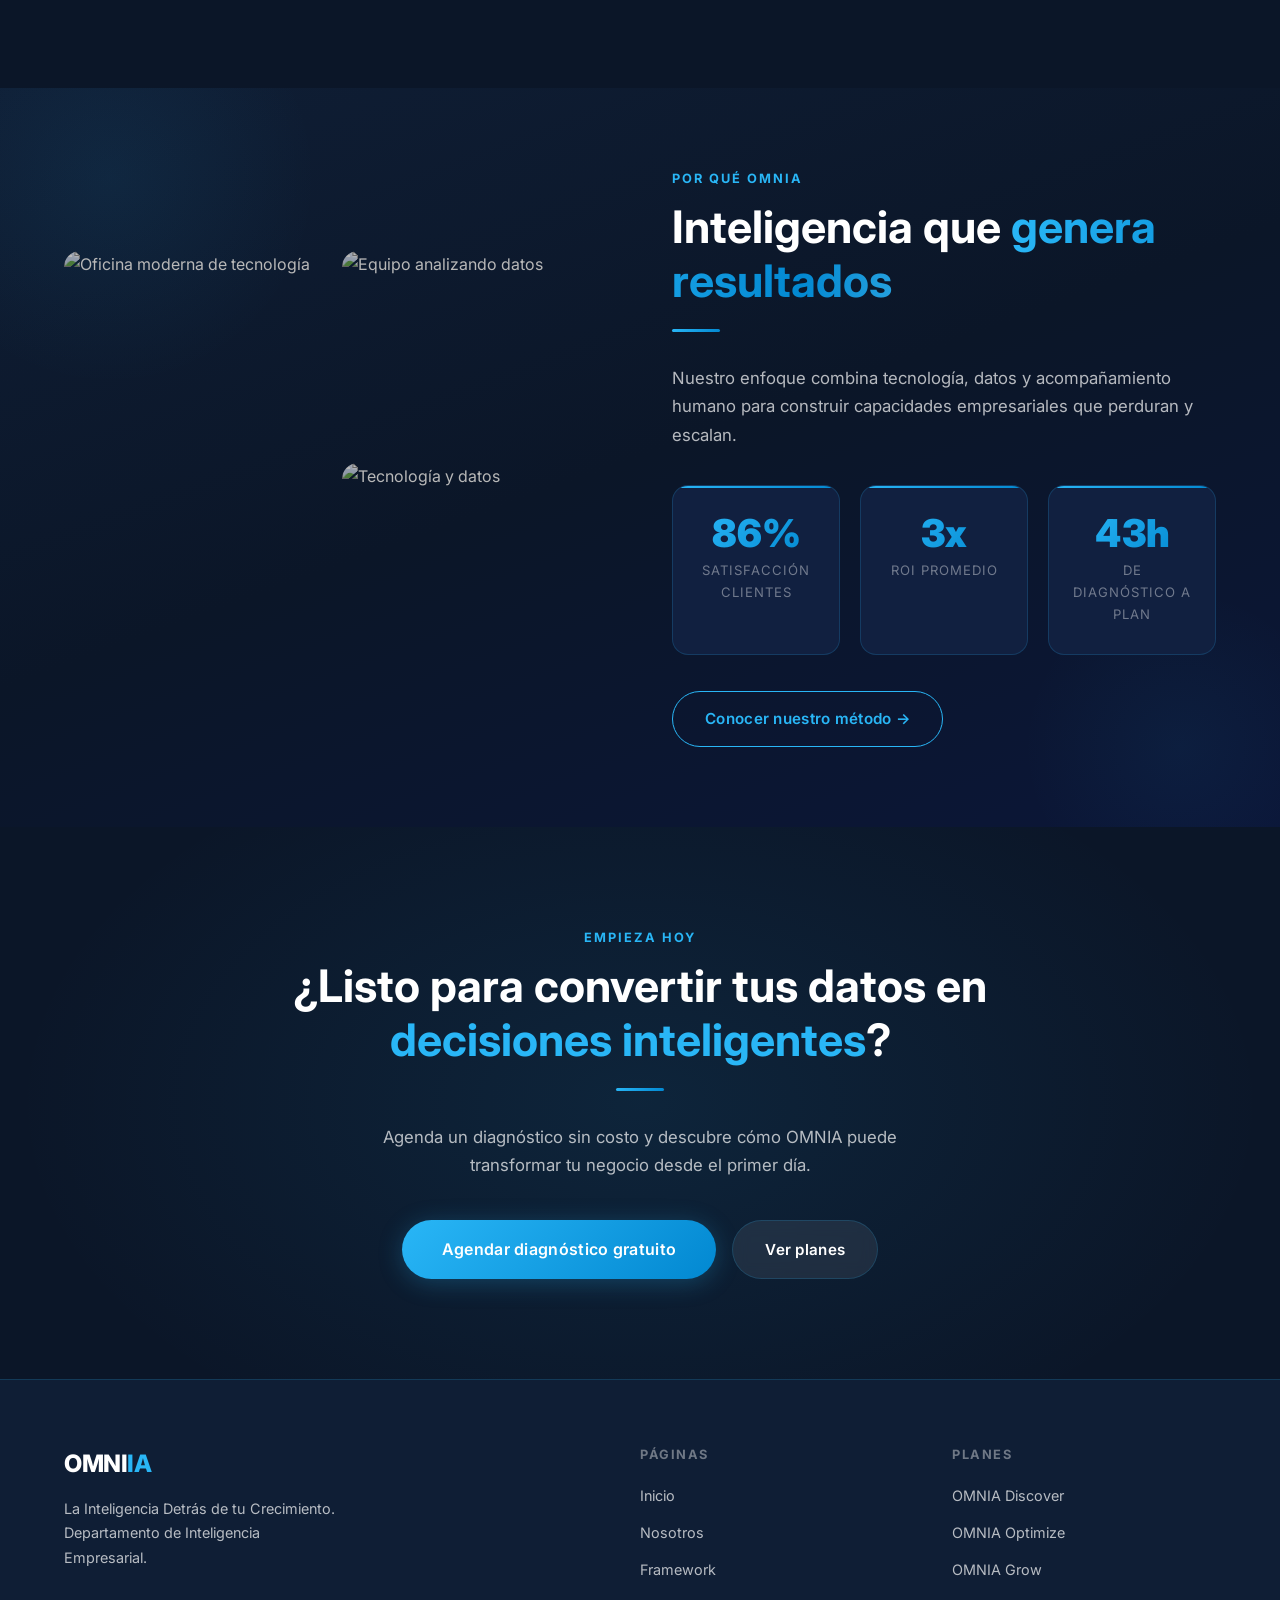
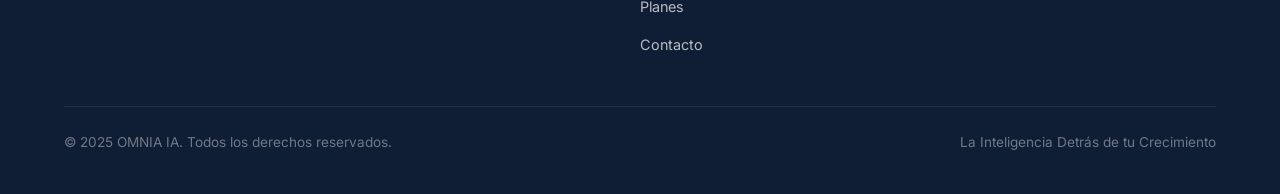
==== commit e58134ed: "Add dynamic effects, animations and new images across all pages - js/effects.js: hero neural network" ====
--- a/index.html
+++ b/index.html
@@ -181,8 +181,8 @@
     <div class="hero-grid">
       <div class="anim-fade-up">
         <div class="hero-eyebrow">Departamento de Inteligencia Empresarial</div>
-        <h1>La <em>Inteligencia</em><br>Detrás de tu<br>Crecimiento</h1>
-        <p class="hero-desc">Convertimos datos, automatización e inteligencia aplicada en decisiones estratégicas que impulsan el crecimiento de tu empresa.</p>
+        <h1>La <em class="gradient-text-anim">Inteligencia</em><br>Detrás de tu<br>Crecimiento</h1>
+        <p class="hero-desc">Convertimos datos, automatización e inteligencia aplicada en <span id="typed-text" class="text-blue"></span></p>
         <div class="hero-actions">
           <a href="planes.html" class="btn btn-primary">Conocer planes</a>
           <a href="nosotros.html" class="btn btn-ghost">¿Cómo trabajamos?</a>
@@ -220,7 +220,7 @@
 </div>
 
 <!-- PROBLEMA -->
-<section class="problem-section">
+<section class="problem-section orb-section">
   <div class="container">
     <div class="problem-grid">
       <div class="problem-img reveal">
@@ -288,7 +288,7 @@
 </section>
 
 <!-- PLANES SIN PRECIOS -->
-<section class="plans-section">
+<section class="plans-section orb-section">
   <div class="container">
     <div class="text-center" style="margin-bottom:64px;">
       <span class="section-label">Nuestros Planes</span>
@@ -297,7 +297,7 @@
       <p class="reveal" style="max-width:580px;margin:0 auto;color:var(--white-70);">Tres niveles de servicio para acompañarte en cada etapa de tu crecimiento empresarial.</p>
     </div>
     <div class="grid-3">
-      <a href="discover.html" class="plan-card-home reveal">
+      <a href="discover.html" class="plan-card-home reveal tilt-card">
         <div class="plan-card-img-wrap"><img class="plan-card-img" src="https://images.unsplash.com/photo-1551288049-bebda4e38f71?w=600&q=80&fit=crop" alt="Dashboard analytics" /></div>
         <div class="plan-card-body">
           <div class="tag">Nivel 01</div>
@@ -306,7 +306,7 @@
           <span class="plan-card-link">Conocer más →</span>
         </div>
       </a>
-      <a href="optimize.html" class="plan-card-home reveal anim-delay-1">
+      <a href="optimize.html" class="plan-card-home reveal anim-delay-1 tilt-card">
         <div class="plan-card-img-wrap"><img class="plan-card-img" src="https://images.unsplash.com/photo-1518770660439-4636190af475?w=600&q=80&fit=crop" alt="Tecnología automatización" /></div>
         <div class="plan-card-body">
           <div class="tag">Nivel 02</div>
@@ -315,7 +315,7 @@
           <span class="plan-card-link">Conocer más →</span>
         </div>
       </a>
-      <a href="grow.html" class="plan-card-home reveal anim-delay-2">
+      <a href="grow.html" class="plan-card-home reveal anim-delay-2 tilt-card">
         <div class="plan-card-img-wrap"><img class="plan-card-img" src="https://images.unsplash.com/photo-1486406146926-c627a92ad1ab?w=600&q=80&fit=crop" alt="Crecimiento empresarial" /></div>
         <div class="plan-card-body">
           <div class="tag">Nivel 03</div>
@@ -363,6 +363,53 @@
   </div>
 </section>
 
+<!-- RESULTADOS / GALERÍA -->
+<section class="orb-section section-gradient-bg" style="padding:80px 0;">
+  <div class="container">
+    <div style="display:grid;grid-template-columns:1fr 1fr;gap:64px;align-items:center;">
+
+      <!-- Mosaic izquierda -->
+      <div class="img-mosaic reveal-left">
+        <div class="img-mosaic-big">
+          <img src="https://images.unsplash.com/photo-1497366216548-37526070297c?w=600&q=80&fit=crop" alt="Oficina moderna de tecnología" style="height:412px;border-radius:var(--radius);" />
+        </div>
+        <div>
+          <img src="https://images.unsplash.com/photo-1504384308090-c894fdcc538d?w=400&q=80&fit=crop" alt="Equipo analizando datos" style="height:200px;" />
+        </div>
+        <div>
+          <img src="https://images.unsplash.com/photo-1581091226825-a6a2a5aee158?w=400&q=80&fit=crop" alt="Tecnología y datos" style="height:200px;" />
+        </div>
+      </div>
+
+      <!-- Texto derecha -->
+      <div class="reveal-right">
+        <span class="section-label">Por qué OMNIA</span>
+        <h2 style="margin-bottom:16px;">Inteligencia que <span class="gradient-text-anim">genera resultados</span></h2>
+        <div class="divider"></div>
+        <p style="margin-bottom:36px;">Nuestro enfoque combina tecnología, datos y acompañamiento humano para construir capacidades empresariales que perduran y escalan.</p>
+
+        <div class="metrics-grid" style="margin-bottom:36px;">
+          <div class="metric-card reveal" style="transition-delay:0.1s;">
+            <div class="metric-val" data-count-animated="95" data-suffix="%">95%</div>
+            <div class="metric-label">Satisfacción clientes</div>
+          </div>
+          <div class="metric-card reveal" style="transition-delay:0.2s;">
+            <div class="metric-val" data-count-animated="3" data-suffix="x">3x</div>
+            <div class="metric-label">ROI promedio</div>
+          </div>
+          <div class="metric-card reveal" style="transition-delay:0.3s;">
+            <div class="metric-val" data-count-animated="48" data-suffix="h">48h</div>
+            <div class="metric-label">De diagnóstico a plan</div>
+          </div>
+        </div>
+
+        <a href="nosotros.html" class="btn btn-outline">Conocer nuestro método →</a>
+      </div>
+
+    </div>
+  </div>
+</section>
+
 <!-- CTA FINAL -->
 <section class="cta-section">
   <div class="cta-bg"></div>
@@ -414,5 +461,6 @@
 <script src="https://unpkg.com/lucide@latest/dist/umd/lucide.min.js"></script>
 <script src="js/main.js"></script>
 <script>lucide.createIcons();</script>
+<script src="js/effects.js"></script>
 </body>
 </html>
--- a/css/styles.css
+++ b/css/styles.css
@@ -599,10 +599,209 @@
 /* ── Scroll reveal ── */
 .reveal {
   opacity: 0;
-  transform: translateY(28px);
-  transition: opacity 0.6s ease, transform 0.6s ease;
+  transform: translateY(32px);
+  transition: opacity 0.7s cubic-bezier(0.22,1,0.36,1), transform 0.7s cubic-bezier(0.22,1,0.36,1);
 }
 .reveal.visible {
   opacity: 1;
   transform: none;
 }
+.reveal-left {
+  opacity: 0;
+  transform: translateX(-40px);
+  transition: opacity 0.7s cubic-bezier(0.22,1,0.36,1), transform 0.7s cubic-bezier(0.22,1,0.36,1);
+}
+.reveal-left.visible {
+  opacity: 1;
+  transform: none;
+}
+.reveal-right {
+  opacity: 0;
+  transform: translateX(40px);
+  transition: opacity 0.7s cubic-bezier(0.22,1,0.36,1), transform 0.7s cubic-bezier(0.22,1,0.36,1);
+}
+.reveal-right.visible {
+  opacity: 1;
+  transform: none;
+}
+
+/* ── Animated gradient text ── */
+@keyframes gradientShift {
+  0%   { background-position: 0% 50%; }
+  50%  { background-position: 100% 50%; }
+  100% { background-position: 0% 50%; }
+}
+.gradient-text-anim {
+  background: linear-gradient(270deg, #29b6f6, #0288d1, #67d0fa, #0288d1, #29b6f6);
+  background-size: 300% 300%;
+  -webkit-background-clip: text;
+  -webkit-text-fill-color: transparent;
+  background-clip: text;
+  animation: gradientShift 5s ease infinite;
+}
+
+/* ── Typed text cursor ── */
+#typed-text::after {
+  content: '|';
+  animation: blink 0.75s step-end infinite;
+  color: var(--blue);
+  -webkit-text-fill-color: var(--blue);
+}
+@keyframes blink { 0%,100%{opacity:1} 50%{opacity:0} }
+
+/* ── Tilt card — JS handles transform, CSS handles transition ── */
+.tilt-card { will-change: transform; }
+
+/* ── Glow border card ── */
+.glow-card {
+  position: relative;
+  border-radius: var(--radius-lg);
+  overflow: hidden;
+}
+.glow-card::before {
+  content: '';
+  position: absolute;
+  inset: -2px;
+  border-radius: calc(var(--radius-lg) + 2px);
+  background: linear-gradient(135deg, rgba(41,182,246,0.5), transparent 50%, rgba(2,136,209,0.4));
+  z-index: -1;
+  opacity: 0;
+  transition: opacity 0.4s;
+}
+.glow-card:hover::before { opacity: 1; }
+
+/* ── Section image cinematic ── */
+.cinematic-img-wrap {
+  position: relative;
+  border-radius: var(--radius-lg);
+  overflow: hidden;
+  box-shadow: 0 24px 80px rgba(0,0,0,0.5), 0 0 0 1px var(--border);
+}
+.cinematic-img-wrap img {
+  width: 100%;
+  object-fit: cover;
+  display: block;
+  transition: transform 0.6s ease, filter 0.4s;
+  filter: brightness(0.7) saturate(0.75);
+}
+.cinematic-img-wrap:hover img {
+  transform: scale(1.03);
+  filter: brightness(0.8) saturate(0.9);
+}
+.cinematic-img-overlay {
+  position: absolute;
+  inset: 0;
+  background: linear-gradient(180deg, transparent 40%, rgba(11,22,40,0.92) 100%);
+}
+.cinematic-img-caption {
+  position: absolute;
+  bottom: 28px; left: 28px; right: 28px;
+}
+
+/* ── Metrics / results row ── */
+.metrics-grid {
+  display: grid;
+  grid-template-columns: repeat(3, 1fr);
+  gap: 20px;
+}
+.metric-card {
+  background: var(--navy-card);
+  border: 1px solid var(--border);
+  border-radius: var(--radius);
+  padding: 28px 24px;
+  text-align: center;
+  position: relative;
+  overflow: hidden;
+  transition: all 0.3s;
+}
+.metric-card::before {
+  content: '';
+  position: absolute;
+  top: 0; left: 0; right: 0;
+  height: 2px;
+  background: var(--gradient);
+}
+.metric-card:hover {
+  border-color: rgba(41,182,246,0.4);
+  transform: translateY(-4px);
+  box-shadow: var(--shadow-blue);
+}
+.metric-val {
+  font-size: 2.4rem;
+  font-weight: 900;
+  line-height: 1;
+  background: var(--gradient);
+  -webkit-background-clip: text;
+  -webkit-text-fill-color: transparent;
+  background-clip: text;
+}
+.metric-label {
+  font-size: 0.82rem;
+  color: var(--white-40);
+  text-transform: uppercase;
+  letter-spacing: 1px;
+  margin-top: 6px;
+}
+
+/* ── Image mosaic ── */
+.img-mosaic {
+  display: grid;
+  grid-template-columns: 1fr 1fr;
+  grid-template-rows: 200px 200px;
+  gap: 12px;
+}
+.img-mosaic-big {
+  grid-row: span 2;
+}
+.img-mosaic img {
+  width: 100%; height: 100%;
+  object-fit: cover;
+  border-radius: var(--radius);
+  filter: brightness(0.72) saturate(0.75);
+  transition: filter 0.4s, transform 0.4s;
+  display: block;
+}
+.img-mosaic img:hover {
+  filter: brightness(0.88) saturate(1);
+  transform: scale(1.02);
+}
+
+/* ── Animated bg gradient in sections ── */
+.section-gradient-bg {
+  background: linear-gradient(160deg, var(--navy-light) 0%, var(--navy) 50%, rgba(11,22,60,0.8) 100%);
+}
+
+/* ── Pulsing ring on ps-icon-wrap hover ── */
+.ps-item:hover .ps-icon-wrap {
+  box-shadow: 0 0 24px rgba(41,182,246,0.35), 0 0 48px rgba(41,182,246,0.12);
+  border-color: rgba(41,182,246,0.55);
+}
+
+/* ── fw-big-icon sizing ── */
+.fw-big-icon {
+  width: 100px;
+  height: 100px;
+  border-radius: 24px;
+  background: rgba(41,182,246,0.08);
+  border: 1px solid rgba(41,182,246,0.25);
+  display: flex;
+  align-items: center;
+  justify-content: center;
+  margin: 0 auto 20px;
+  transition: all 0.3s;
+}
+.fw-big-icon:hover,
+.fw-visual-card:hover .fw-big-icon {
+  box-shadow: 0 0 32px rgba(41,182,246,0.3);
+  border-color: rgba(41,182,246,0.5);
+}
+.fw-big-icon svg { width: 52px; height: 52px; }
+
+@media (max-width: 1024px) {
+  .metrics-grid { grid-template-columns: repeat(2, 1fr); }
+}
+@media (max-width: 640px) {
+  .metrics-grid { grid-template-columns: 1fr; }
+  .img-mosaic { grid-template-columns: 1fr; grid-template-rows: auto; }
+  .img-mosaic-big { grid-row: auto; }
+}
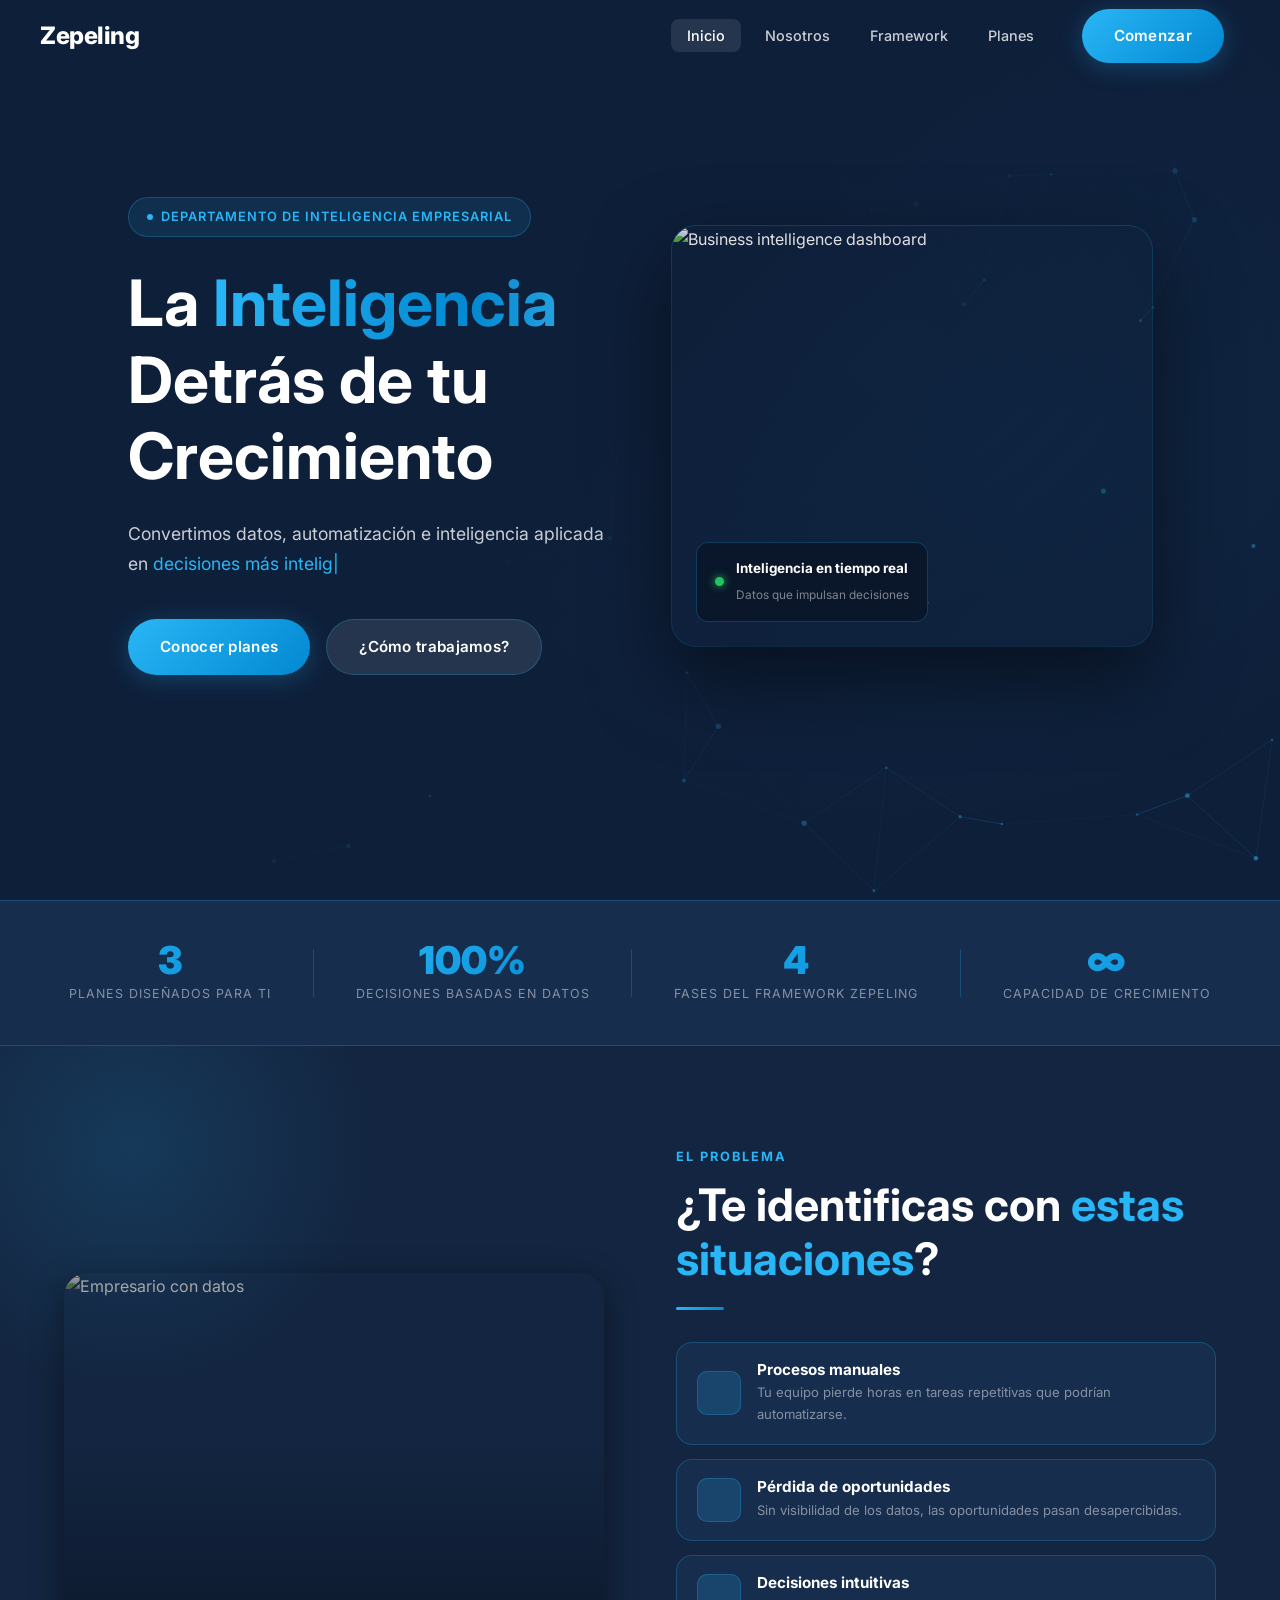
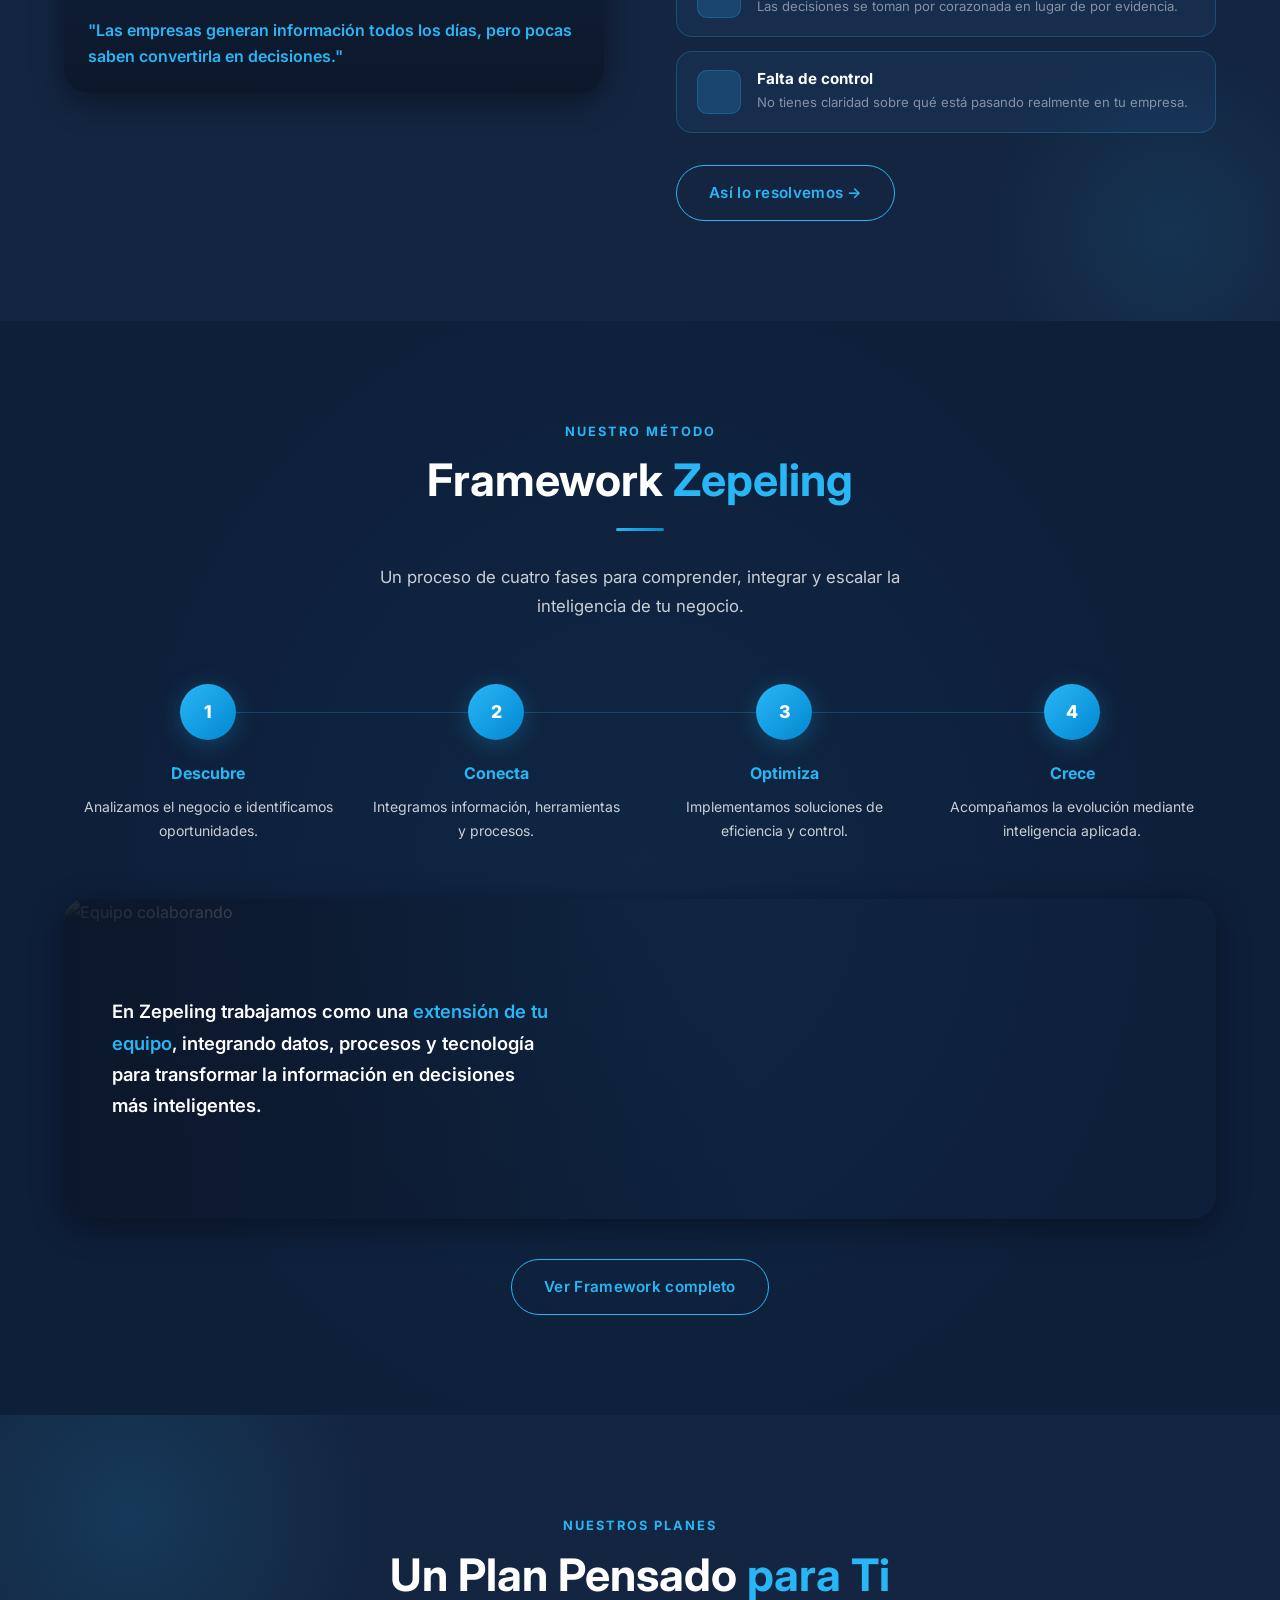
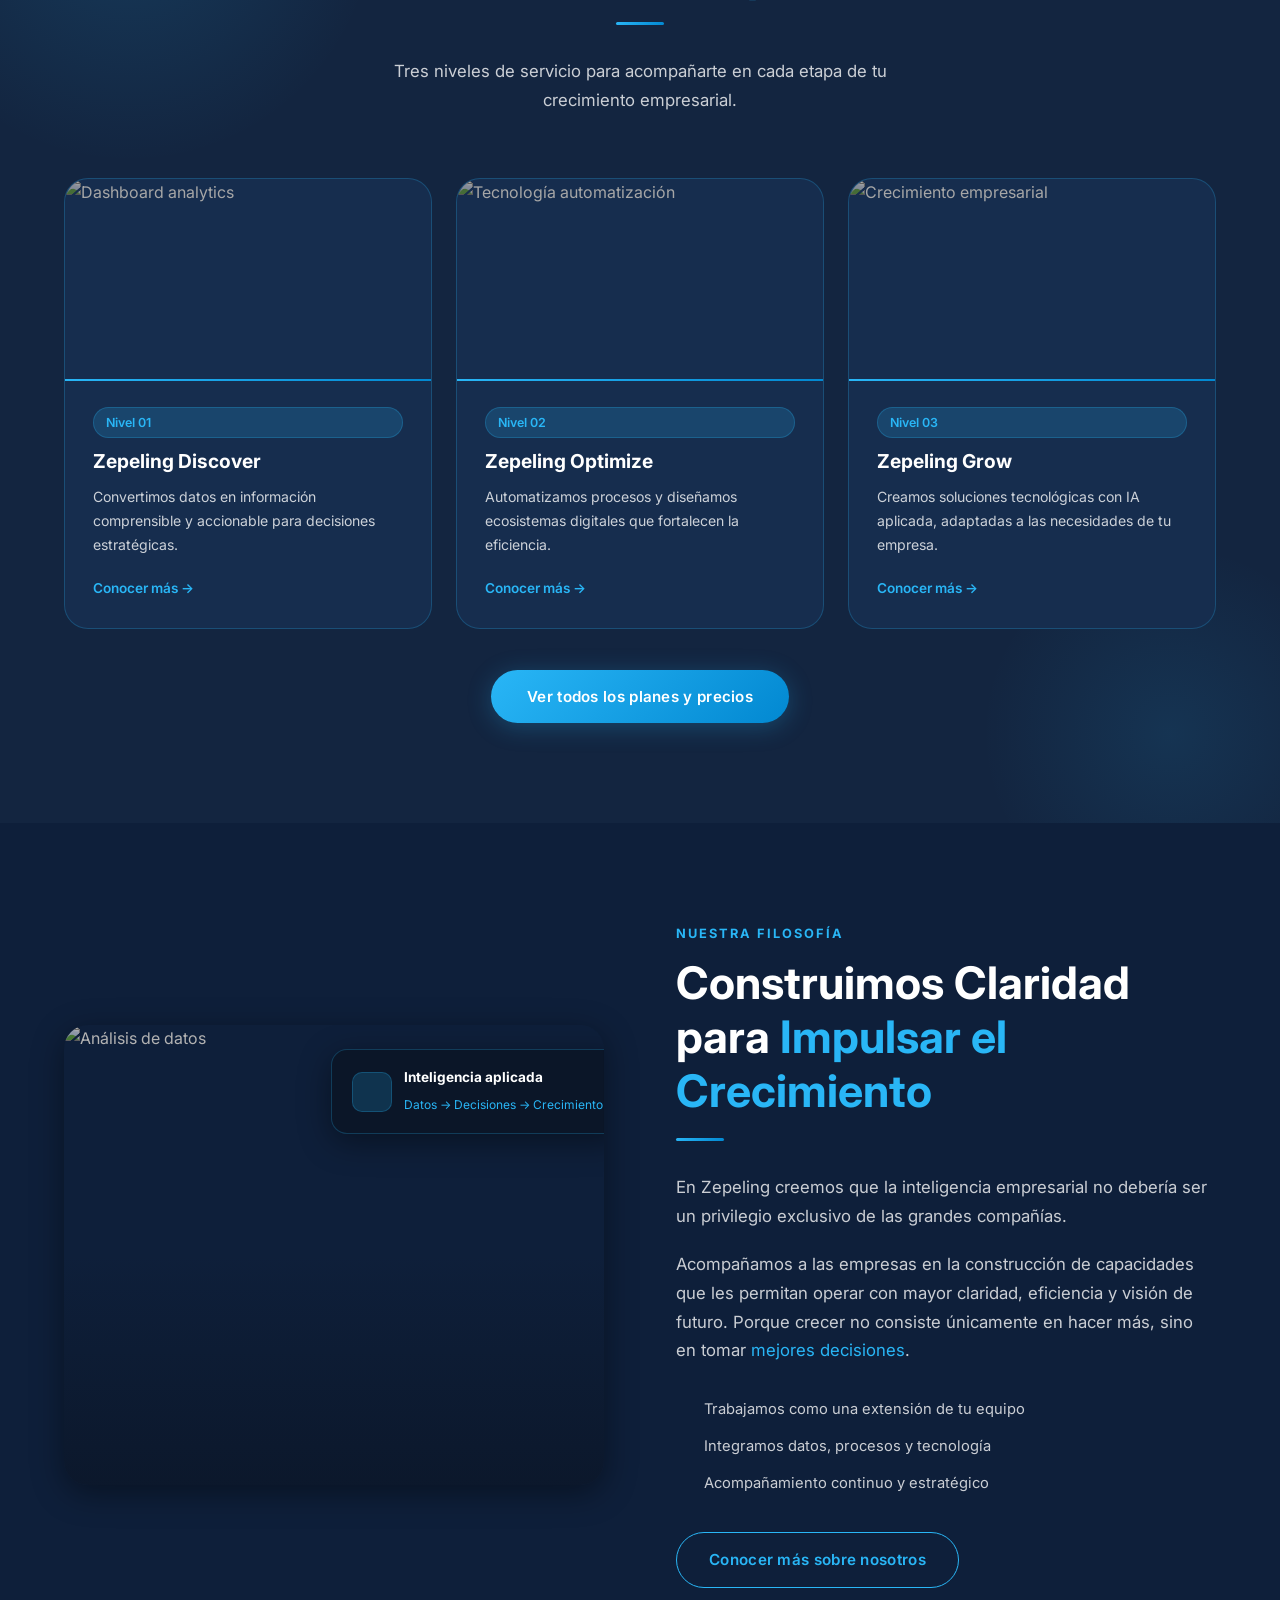
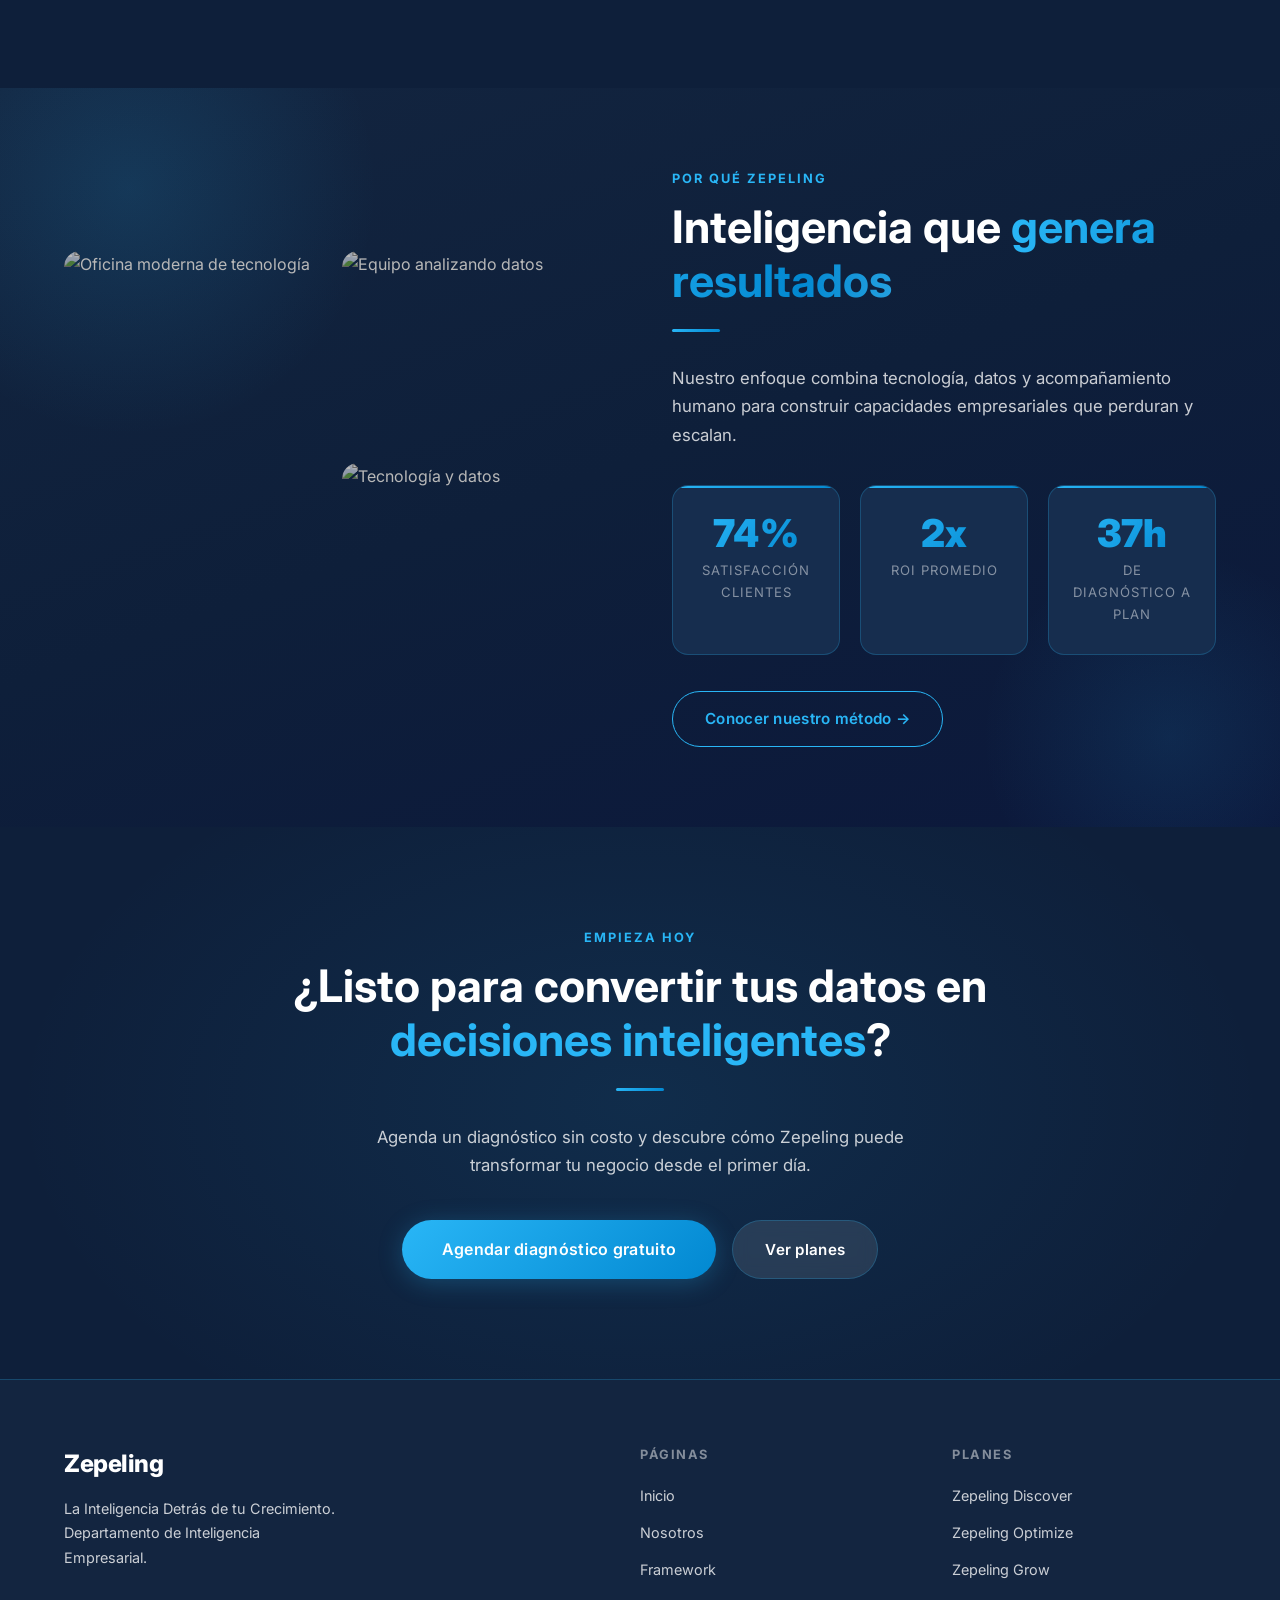
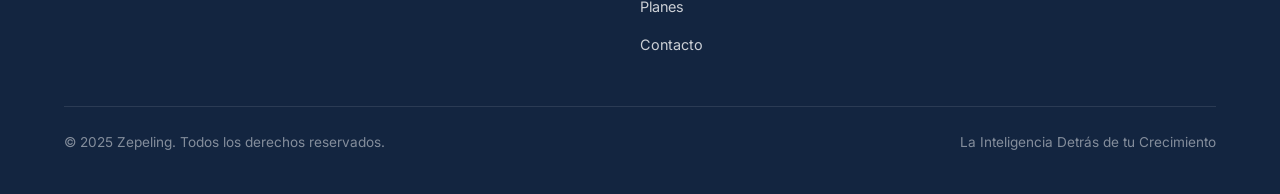
==== commit ddc8b6ba: "Lanzamiento sitio Zepeling" ====
--- a/index.html
+++ b/index.html
@@ -1,10 +1,10 @@
-<!DOCTYPE html>
+﻿<!DOCTYPE html>
 <html lang="es">
 <head>
   <meta charset="UTF-8" />
   <meta name="viewport" content="width=device-width, initial-scale=1.0" />
-  <title>OMNIA IA — La Inteligencia Detrás de tu Crecimiento</title>
-  <meta name="description" content="OMNIA IA transforma datos, automatización e inteligencia aplicada en decisiones estratégicas que impulsan el crecimiento empresarial." />
+  <title>Zepeling — La Inteligencia Detrás de tu Crecimiento</title>
+  <meta name="description" content="Zepeling transforma datos, automatización e inteligencia aplicada en decisiones estratégicas que impulsan el crecimiento empresarial." />
   <link rel="stylesheet" href="css/styles.css" />
   <style>
     .hero {
@@ -20,7 +20,7 @@
       background-image: url('https://images.unsplash.com/photo-1551288049-bebda4e38f71?w=1600&q=80&fit=crop');
       background-size: cover;
       background-position: center;
-      opacity: 0.10;
+      opacity: 0.15;
     }
     .hero-overlay {
       position: absolute; inset: 0;
@@ -161,7 +161,7 @@
 
 <nav class="navbar">
   <div class="nav-inner">
-    <a href="index.html" class="nav-logo"><span class="nav-logo-text">OMNI<span>IA</span></span></a>
+    <a href="index.html" class="nav-logo"><span class="nav-logo-text">Zepeling</span></a>
     <button class="hamburger" aria-label="Menú"><span></span><span></span><span></span></button>
     <ul class="nav-links">
       <li><a href="index.html">Inicio</a></li>
@@ -212,7 +212,7 @@
       <div class="stat-divider"></div>
       <div class="stat-item reveal anim-delay-1"><div class="stat-num">100%</div><div class="stat-label">Decisiones basadas en datos</div></div>
       <div class="stat-divider"></div>
-      <div class="stat-item reveal anim-delay-2"><div class="stat-num">4</div><div class="stat-label">Fases del Framework OMNIA</div></div>
+      <div class="stat-item reveal anim-delay-2"><div class="stat-num">4</div><div class="stat-label">Fases del Framework Zepeling</div></div>
       <div class="stat-divider"></div>
       <div class="stat-item reveal anim-delay-3"><div class="stat-num">∞</div><div class="stat-label">Capacidad de crecimiento</div></div>
     </div>
@@ -265,7 +265,7 @@
   <div class="container" style="position:relative;z-index:1;">
     <div class="text-center" style="margin-bottom:64px;">
       <span class="section-label">Nuestro Método</span>
-      <h2 class="reveal">Framework <span class="text-blue">OMNIA</span></h2>
+      <h2 class="reveal">Framework <span class="text-blue">Zepeling</span></h2>
       <div class="divider center"></div>
       <p class="reveal" style="max-width:600px;margin:0 auto;color:var(--white-70);">Un proceso de cuatro fases para comprender, integrar y escalar la inteligencia de tu negocio.</p>
     </div>
@@ -278,7 +278,7 @@
     <div class="fw-img-card reveal">
       <img src="https://images.unsplash.com/photo-1522071820081-009f0129c71c?w=1400&q=80&fit=crop" alt="Equipo colaborando" />
       <div class="fw-img-overlay">
-        <p class="fw-img-quote">En OMNIA trabajamos como una <span>extensión de tu equipo</span>, integrando datos, procesos y tecnología para transformar la información en decisiones más inteligentes.</p>
+        <p class="fw-img-quote">En Zepeling trabajamos como una <span>extensión de tu equipo</span>, integrando datos, procesos y tecnología para transformar la información en decisiones más inteligentes.</p>
       </div>
     </div>
     <div style="text-align:center;margin-top:40px;" class="reveal">
@@ -301,7 +301,7 @@
         <div class="plan-card-img-wrap"><img class="plan-card-img" src="https://images.unsplash.com/photo-1551288049-bebda4e38f71?w=600&q=80&fit=crop" alt="Dashboard analytics" /></div>
         <div class="plan-card-body">
           <div class="tag">Nivel 01</div>
-          <h3>OMNIA Discover</h3>
+          <h3>Zepeling Discover</h3>
           <p>Convertimos datos en información comprensible y accionable para decisiones estratégicas.</p>
           <span class="plan-card-link">Conocer más →</span>
         </div>
@@ -310,7 +310,7 @@
         <div class="plan-card-img-wrap"><img class="plan-card-img" src="https://images.unsplash.com/photo-1518770660439-4636190af475?w=600&q=80&fit=crop" alt="Tecnología automatización" /></div>
         <div class="plan-card-body">
           <div class="tag">Nivel 02</div>
-          <h3>OMNIA Optimize</h3>
+          <h3>Zepeling Optimize</h3>
           <p>Automatizamos procesos y diseñamos ecosistemas digitales que fortalecen la eficiencia.</p>
           <span class="plan-card-link">Conocer más →</span>
         </div>
@@ -319,7 +319,7 @@
         <div class="plan-card-img-wrap"><img class="plan-card-img" src="https://images.unsplash.com/photo-1486406146926-c627a92ad1ab?w=600&q=80&fit=crop" alt="Crecimiento empresarial" /></div>
         <div class="plan-card-body">
           <div class="tag">Nivel 03</div>
-          <h3>OMNIA Grow</h3>
+          <h3>Zepeling Grow</h3>
           <p>Creamos soluciones tecnológicas con IA aplicada, adaptadas a las necesidades de tu empresa.</p>
           <span class="plan-card-link">Conocer más →</span>
         </div>
@@ -350,7 +350,7 @@
         <span class="section-label">Nuestra filosofía</span>
         <h2 style="margin-bottom:16px;">Construimos Claridad para <span class="text-blue">Impulsar el Crecimiento</span></h2>
         <div class="divider"></div>
-        <p style="margin-bottom:20px;">En OMNIA creemos que la inteligencia empresarial no debería ser un privilegio exclusivo de las grandes compañías.</p>
+        <p style="margin-bottom:20px;">En Zepeling creemos que la inteligencia empresarial no debería ser un privilegio exclusivo de las grandes compañías.</p>
         <p style="margin-bottom:32px;">Acompañamos a las empresas en la construcción de capacidades que les permitan operar con mayor claridad, eficiencia y visión de futuro. Porque crecer no consiste únicamente en hacer más, sino en tomar <span class="text-blue">mejores decisiones</span>.</p>
         <ul class="check-list">
           <li><i data-lucide="check-circle"></i> Trabajamos como una extensión de tu equipo</li>
@@ -383,7 +383,7 @@
 
       <!-- Texto derecha -->
       <div class="reveal-right">
-        <span class="section-label">Por qué OMNIA</span>
+        <span class="section-label">Por qué Zepeling</span>
         <h2 style="margin-bottom:16px;">Inteligencia que <span class="gradient-text-anim">genera resultados</span></h2>
         <div class="divider"></div>
         <p style="margin-bottom:36px;">Nuestro enfoque combina tecnología, datos y acompañamiento humano para construir capacidades empresariales que perduran y escalan.</p>
@@ -417,7 +417,7 @@
     <span class="section-label">Empieza hoy</span>
     <h2 class="reveal" style="max-width:700px;margin:0 auto 16px;">¿Listo para convertir tus datos en <span class="text-blue">decisiones inteligentes</span>?</h2>
     <div class="divider center"></div>
-    <p class="reveal" style="max-width:560px;margin:0 auto;font-size:1.05rem;">Agenda un diagnóstico sin costo y descubre cómo OMNIA puede transformar tu negocio desde el primer día.</p>
+    <p class="reveal" style="max-width:560px;margin:0 auto;font-size:1.05rem;">Agenda un diagnóstico sin costo y descubre cómo Zepeling puede transformar tu negocio desde el primer día.</p>
     <div class="cta-actions reveal">
       <a href="contacto.html" class="btn btn-primary" style="padding:16px 40px;font-size:1rem;">Agendar diagnóstico gratuito</a>
       <a href="planes.html" class="btn btn-ghost">Ver planes</a>
@@ -429,7 +429,7 @@
   <div class="container">
     <div class="footer-grid">
       <div class="footer-brand">
-        <span class="nav-logo-text">OMNI<span class="text-blue">IA</span></span>
+        <span class="nav-logo-text">Zepeling</span>
         <p>La Inteligencia Detrás de tu Crecimiento.<br>Departamento de Inteligencia Empresarial.</p>
       </div>
       <div class="footer-col">
@@ -445,14 +445,14 @@
       <div class="footer-col">
         <h5>Planes</h5>
         <ul>
-          <li><a href="discover.html">OMNIA Discover</a></li>
-          <li><a href="optimize.html">OMNIA Optimize</a></li>
-          <li><a href="grow.html">OMNIA Grow</a></li>
+          <li><a href="discover.html">Zepeling Discover</a></li>
+          <li><a href="optimize.html">Zepeling Optimize</a></li>
+          <li><a href="grow.html">Zepeling Grow</a></li>
         </ul>
       </div>
     </div>
     <div class="footer-bottom">
-      <span>© 2025 OMNIA IA. Todos los derechos reservados.</span>
+      <span>© 2025 Zepeling. Todos los derechos reservados.</span>
       <span>La Inteligencia Detrás de tu Crecimiento</span>
     </div>
   </div>
--- a/css/styles.css
+++ b/css/styles.css
@@ -1,19 +1,19 @@
-/* ===== OMNIA IA — Global Styles ===== */
+﻿/* ===== Zepeling — Global Styles ===== */
 @import url('https://fonts.googleapis.com/css2?family=Inter:wght@300;400;500;600;700;800;900&display=swap');
 
 :root {
-  --navy:       #0b1628;
-  --navy-light: #0f1e35;
-  --navy-card:  #112040;
-  --navy-hover: #152a50;
+  --navy:       #0e1f3a;
+  --navy-light: #132540;
+  --navy-card:  #162d4e;
+  --navy-hover: #1a3560;
   --blue:       #29b6f6;
   --blue-dark:  #0288d1;
-  --blue-glow:  rgba(41, 182, 246, 0.15);
+  --blue-glow:  rgba(41, 182, 246, 0.18);
   --white:      #ffffff;
-  --white-70:   rgba(255,255,255,0.70);
-  --white-40:   rgba(255,255,255,0.40);
-  --white-10:   rgba(255,255,255,0.08);
-  --border:     rgba(41,182,246,0.18);
+  --white-70:   rgba(255,255,255,0.78);
+  --white-40:   rgba(255,255,255,0.48);
+  --white-10:   rgba(255,255,255,0.10);
+  --border:     rgba(41,182,246,0.24);
   --gradient:   linear-gradient(135deg, #29b6f6 0%, #0288d1 100%);
   --gradient-r: linear-gradient(135deg, #0288d1 0%, #29b6f6 100%);
   --font:       'Inter', sans-serif;
